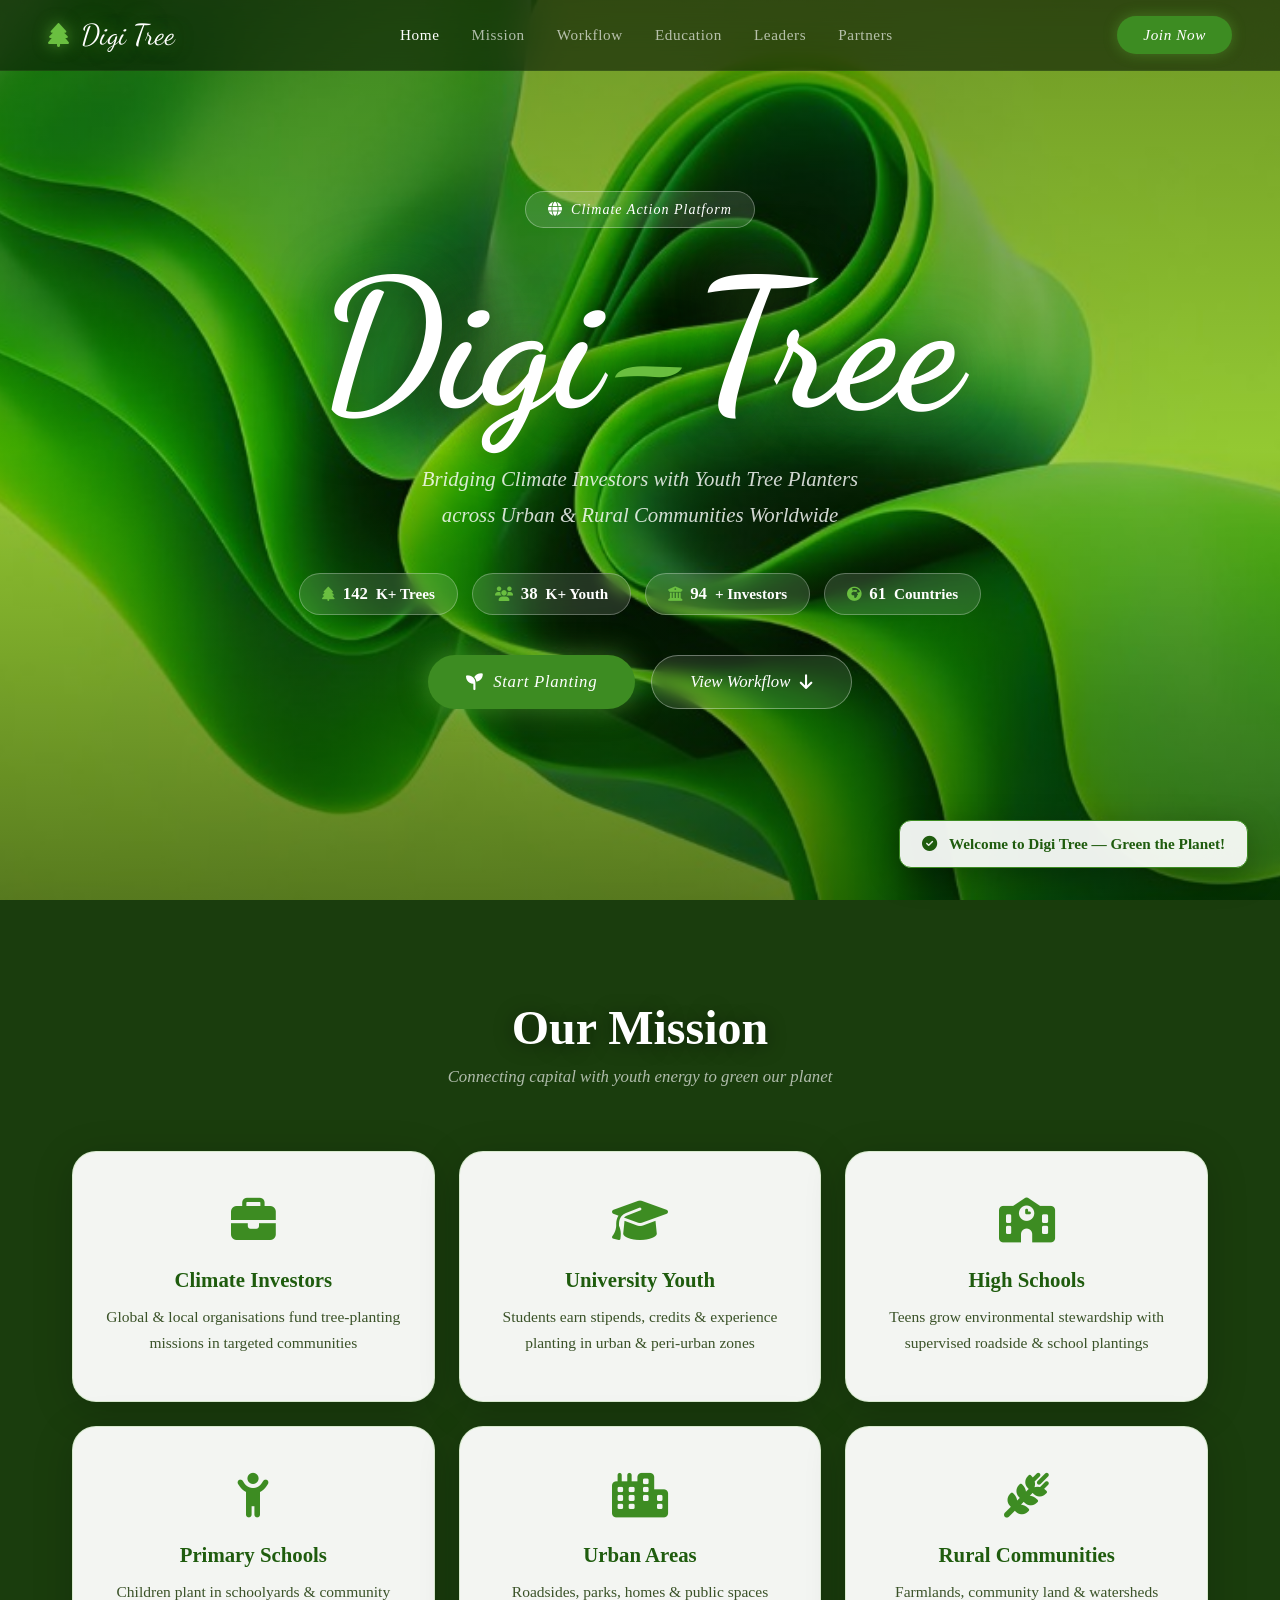
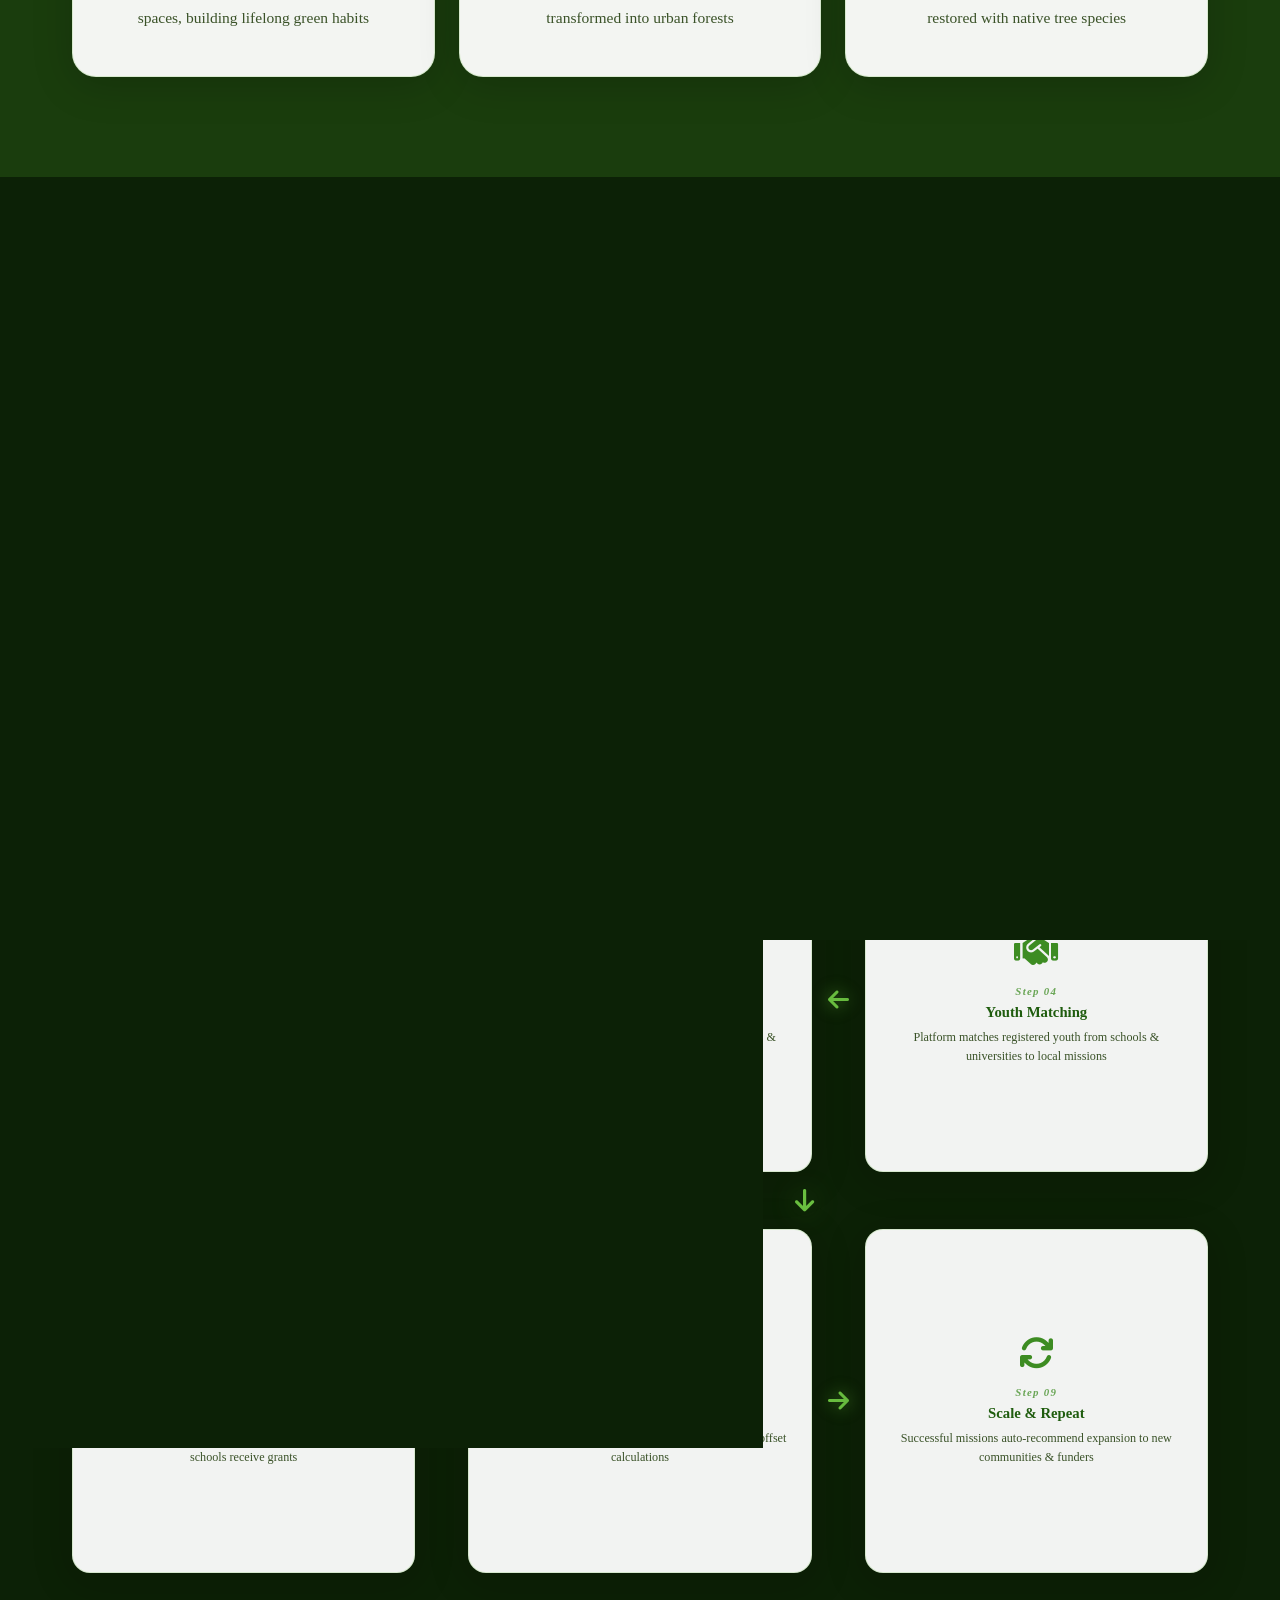
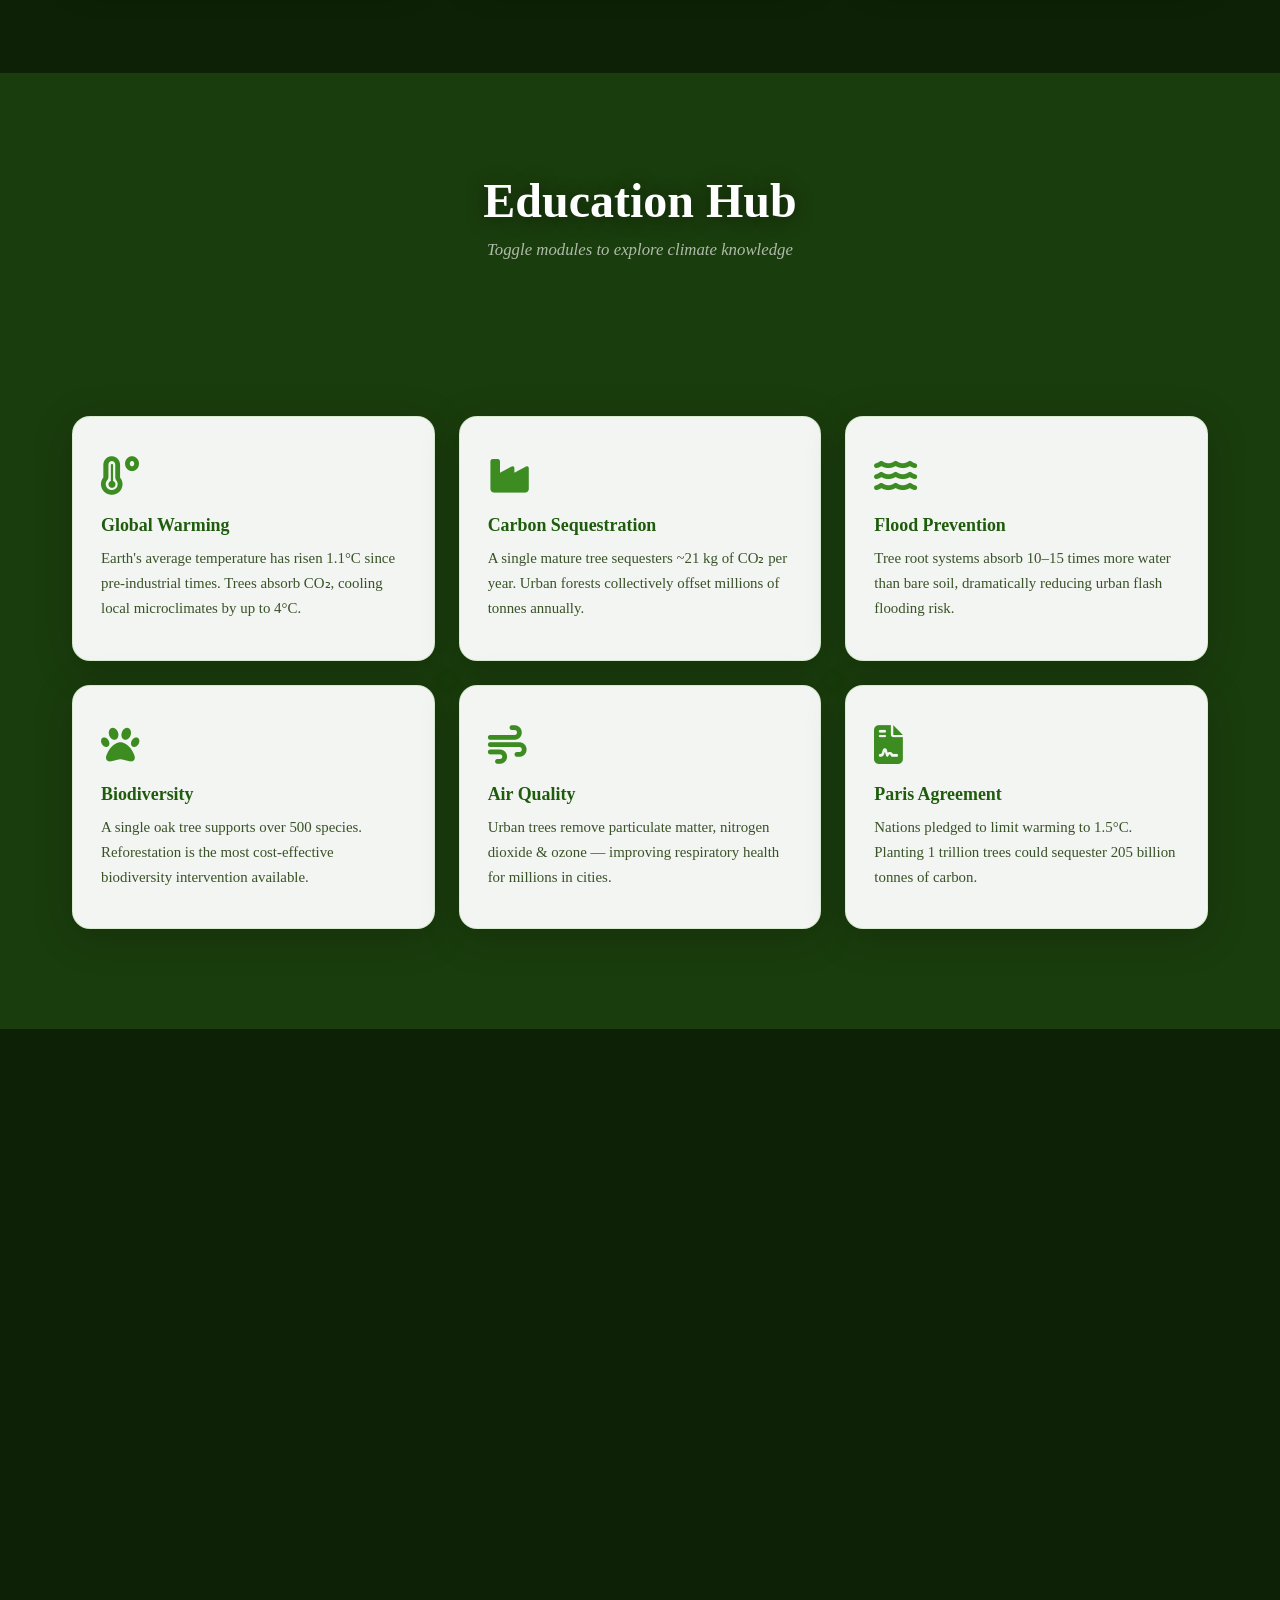
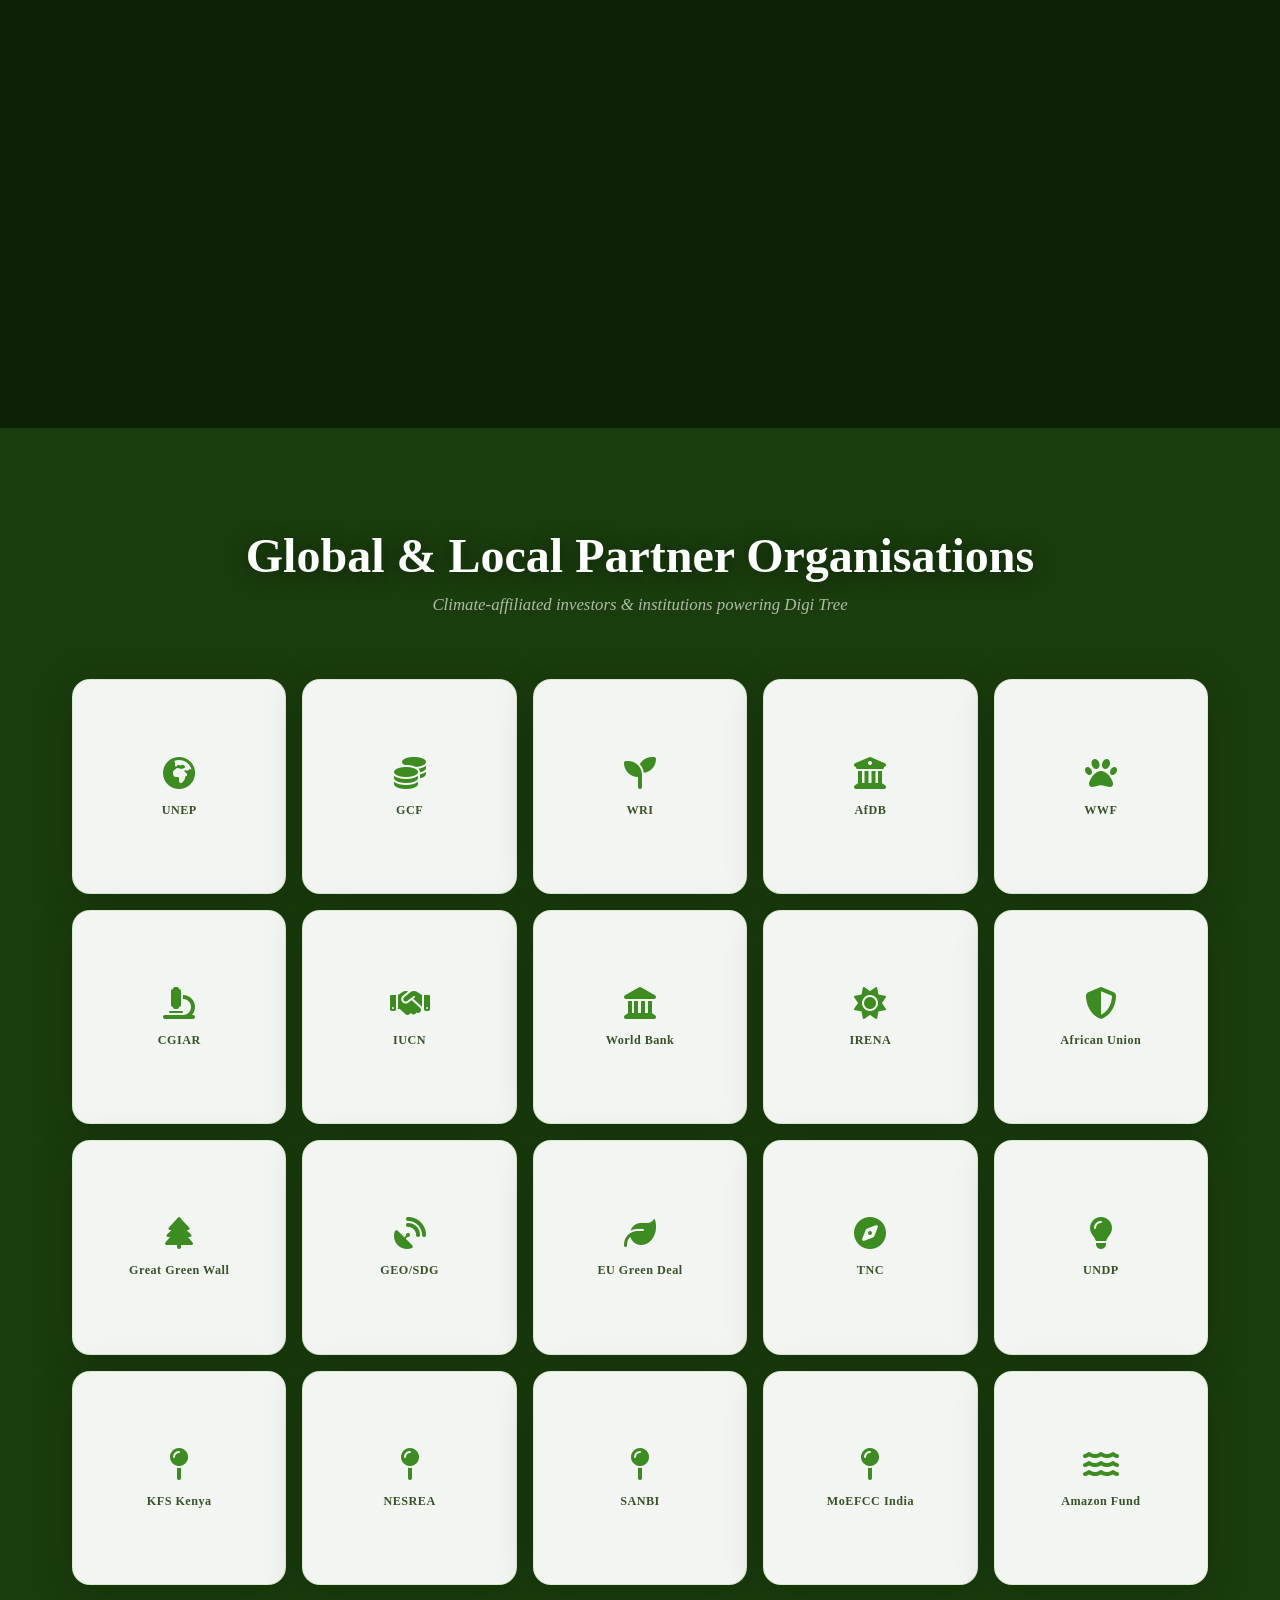
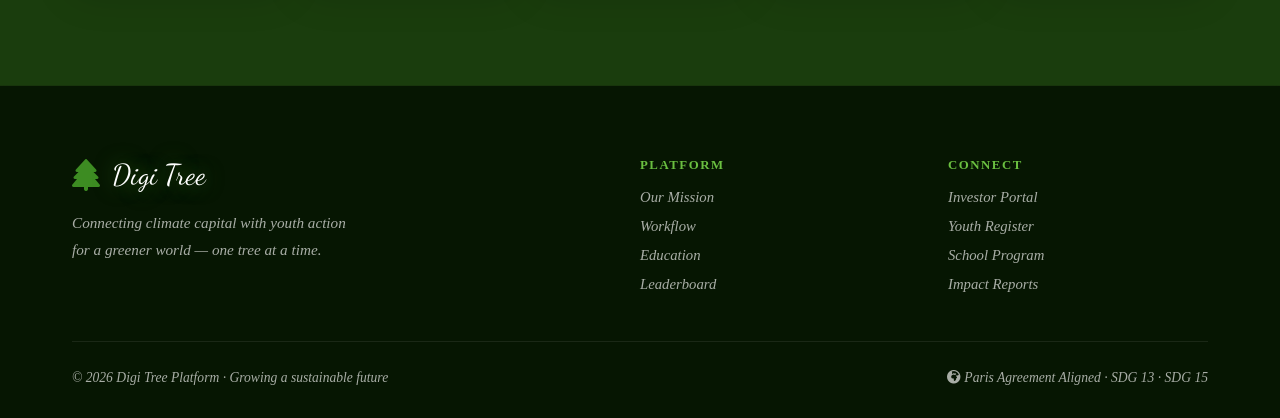
==== digi-tree/index.html @ 044137e6 "Add files via upload" ====
<!DOCTYPE html>
<html lang="en">
<head>
  <meta charset="UTF-8" />
  <meta name="viewport" content="width=device-width, initial-scale=1.0" />
  <title>Digi Tree — Climate Investors &amp; Youth Planters</title>
  <meta name="description" content="Digi Tree connects climate-affiliated investors with unemployed youth in universities, high schools and primary schools to plant trees across urban and rural communities." />
  <link rel="preconnect" href="https://fonts.googleapis.com" />
  <link rel="preconnect" href="https://fonts.gstatic.com" crossorigin />
  <link href="https://fonts.googleapis.com/css2?family=Dancing+Script:wght@700&display=swap" rel="stylesheet" />
  <!-- Font Awesome 6 — realistic vector icons -->
  <link rel="stylesheet" href="https://cdnjs.cloudflare.com/ajax/libs/font-awesome/6.5.1/css/all.min.css" crossorigin="anonymous" />
  <link rel="stylesheet" href="style.css" />
</head>
<body>

  <!-- ──────────── TOAST CONTAINER ──────────── -->
  <div id="toast-container" aria-live="polite"></div>

  <!-- ──────────── NAV ──────────── -->
  <nav id="navbar">
    <div class="nav-logo">
      <i class="fa-solid fa-tree nav-tree-icon"></i>
      <span class="logo-text">Digi Tree</span>
    </div>
    <ul class="nav-links">
      <li><a href="#hero">Home</a></li>
      <li><a href="#mission">Mission</a></li>
      <li><a href="#workflow">Workflow</a></li>
      <li><a href="#education">Education</a></li>
      <li><a href="#leaderboard">Leaders</a></li>
      <li><a href="#organisations">Partners</a></li>
    </ul>
    <button class="nav-cta" id="nav-join-btn" onclick="showToast('Welcome! Joining Digi Tree…', 'success')">Join Now</button>
  </nav>

  <!-- ──────────── HERO ──────────── -->
  <section id="hero">
    <div class="hero-overlay"></div>
    <div class="hero-content reveal">
      <div class="hero-badge"><i class="fa-solid fa-globe"></i> Climate Action Platform</div>
      <h1 class="hero-title calligraphy">Digi<span class="accent">-</span>Tree</h1>
      <p class="hero-sub">Bridging Climate Investors with Youth Tree Planters<br/>across Urban &amp; Rural Communities Worldwide</p>
      <div class="hero-stats">
        <div class="stat-pill"><i class="fa-solid fa-tree"></i> <span class="stat-num" data-target="142">0</span>K+ Trees</div>
        <div class="stat-pill"><i class="fa-solid fa-users"></i> <span class="stat-num" data-target="38">0</span>K+ Youth</div>
        <div class="stat-pill"><i class="fa-solid fa-building-columns"></i> <span class="stat-num" data-target="94">0</span>+ Investors</div>
        <div class="stat-pill"><i class="fa-solid fa-earth-africa"></i> <span class="stat-num" data-target="61">0</span> Countries</div>
      </div>
      <div class="hero-actions">
        <button class="btn-primary" onclick="showToast('Starting your planting journey!', 'success')">
          <i class="fa-solid fa-seedling"></i> Start Planting
        </button>
        <button class="btn-ghost" onclick="document.getElementById('workflow').scrollIntoView({behavior:'smooth'})">
          View Workflow <i class="fa-solid fa-arrow-down"></i>
        </button>
      </div>
    </div>
  </section>

  <!-- ──────────── MISSION ──────────── -->
  <section id="mission" class="section">
    <div class="container">
      <div class="section-header reveal">
        <h2 class="section-title">Our Mission</h2>
        <p class="section-sub">Connecting capital with youth energy to green our planet</p>
      </div>
      <div class="mission-grid">
        <div class="mission-card reveal" data-delay="0">
          <div class="card-icon"><i class="fa-solid fa-briefcase"></i></div>
          <h3>Climate Investors</h3>
          <p>Global &amp; local organisations fund tree-planting missions in targeted communities</p>
        </div>
        <div class="mission-card reveal" data-delay="100">
          <div class="card-icon"><i class="fa-solid fa-graduation-cap"></i></div>
          <h3>University Youth</h3>
          <p>Students earn stipends, credits &amp; experience planting in urban &amp; peri-urban zones</p>
        </div>
        <div class="mission-card reveal" data-delay="200">
          <div class="card-icon"><i class="fa-solid fa-school"></i></div>
          <h3>High Schools</h3>
          <p>Teens grow environmental stewardship with supervised roadside &amp; school plantings</p>
        </div>
        <div class="mission-card reveal" data-delay="300">
          <div class="card-icon"><i class="fa-solid fa-child-reaching"></i></div>
          <h3>Primary Schools</h3>
          <p>Children plant in schoolyards &amp; community spaces, building lifelong green habits</p>
        </div>
        <div class="mission-card reveal" data-delay="400">
          <div class="card-icon"><i class="fa-solid fa-city"></i></div>
          <h3>Urban Areas</h3>
          <p>Roadsides, parks, homes &amp; public spaces transformed into urban forests</p>
        </div>
        <div class="mission-card reveal" data-delay="500">
          <div class="card-icon"><i class="fa-solid fa-wheat-awn"></i></div>
          <h3>Rural Communities</h3>
          <p>Farmlands, community land &amp; watersheds restored with native tree species</p>
        </div>
      </div>
    </div>
  </section>

  <!-- ──────────── WORKFLOW ──────────── -->
  <section id="workflow" class="section dark-section">
    <div class="container">
      <div class="section-header reveal">
        <h2 class="section-title light">Full Workplan &amp; Workflow</h2>
        <p class="section-sub light">How Digi Tree connects every stakeholder</p>
      </div>
      <div class="workflow-grid">

        <!-- Row 1 -->
        <div class="wf-card reveal" data-delay="0">
          <div class="wf-icon"><i class="fa-solid fa-building-columns"></i></div>
          <div class="wf-step">Step 01</div>
          <h4>Investor Onboarding</h4>
          <p>Organisations register, verify &amp; fund climate missions via secure dashboard</p>
        </div>
        <div class="wf-arrow reveal" data-delay="50"><i class="fa-solid fa-arrow-right"></i></div>
        <div class="wf-card reveal" data-delay="100">
          <div class="wf-icon"><i class="fa-solid fa-map-location-dot"></i></div>
          <div class="wf-step">Step 02</div>
          <h4>Site Mapping</h4>
          <p>AI-assisted GIS mapping identifies optimal planting locations in target communities</p>
        </div>
        <div class="wf-arrow reveal" data-delay="150"><i class="fa-solid fa-arrow-right"></i></div>
        <div class="wf-card reveal" data-delay="200">
          <div class="wf-icon"><i class="fa-solid fa-clipboard-list"></i></div>
          <div class="wf-step">Step 03</div>
          <h4>Mission Creation</h4>
          <p>Structured planting missions with species, timeline, budget &amp; impact targets</p>
        </div>

        <!-- Connector down -->
        <div class="wf-col-span wf-down-arrow reveal" data-delay="250">
          <i class="fa-solid fa-arrow-down"></i>
        </div>

        <!-- Row 2 -->
        <div class="wf-card reveal" data-delay="600">
          <div class="wf-icon"><i class="fa-solid fa-circle-check"></i></div>
          <div class="wf-step">Step 06</div>
          <h4>Impact Verification</h4>
          <p>Geotagged photos &amp; satellite confirm plantings; data feeds investor dashboards</p>
        </div>
        <div class="wf-arrow wf-arrow-left reveal" data-delay="550"><i class="fa-solid fa-arrow-left"></i></div>
        <div class="wf-card reveal" data-delay="500">
          <div class="wf-icon"><i class="fa-solid fa-seedling"></i></div>
          <div class="wf-step">Step 05</div>
          <h4>Tree Planting</h4>
          <p>Youth execute missions — roadsides, schools, homes &amp; community green spaces</p>
        </div>
        <div class="wf-arrow wf-arrow-left reveal" data-delay="450"><i class="fa-solid fa-arrow-left"></i></div>
        <div class="wf-card reveal" data-delay="400">
          <div class="wf-icon"><i class="fa-solid fa-handshake"></i></div>
          <div class="wf-step">Step 04</div>
          <h4>Youth Matching</h4>
          <p>Platform matches registered youth from schools &amp; universities to local missions</p>
        </div>

        <!-- Connector down -->
        <div class="wf-col-span wf-down-arrow reveal" data-delay="650">
          <i class="fa-solid fa-arrow-down"></i>
        </div>

        <!-- Row 3 -->
        <div class="wf-card reveal" data-delay="700">
          <div class="wf-icon"><i class="fa-solid fa-coins"></i></div>
          <div class="wf-step">Step 07</div>
          <h4>Reward Distribution</h4>
          <p>Youth earn stipends, certificates &amp; leaderboard points; schools receive grants</p>
        </div>
        <div class="wf-arrow reveal" data-delay="750"><i class="fa-solid fa-arrow-right"></i></div>
        <div class="wf-card reveal" data-delay="800">
          <div class="wf-icon"><i class="fa-solid fa-chart-bar"></i></div>
          <div class="wf-step">Step 08</div>
          <h4>Reporting</h4>
          <p>Investors receive full ESG impact reports with carbon offset calculations</p>
        </div>
        <div class="wf-arrow reveal" data-delay="850"><i class="fa-solid fa-arrow-right"></i></div>
        <div class="wf-card reveal" data-delay="900">
          <div class="wf-icon"><i class="fa-solid fa-arrows-rotate"></i></div>
          <div class="wf-step">Step 09</div>
          <h4>Scale &amp; Repeat</h4>
          <p>Successful missions auto-recommend expansion to new communities &amp; funders</p>
        </div>

      </div>
    </div>
  </section>

  <!-- ──────────── EDUCATION TOGGLE ──────────── -->
  <section id="education" class="section">
    <div class="container">
      <div class="section-header reveal">
        <h2 class="section-title">Education Hub</h2>
        <p class="section-sub">Toggle modules to explore climate knowledge</p>
      </div>
      <div class="edu-toggles reveal">
        <button class="toggle-btn active" id="toggle-climate" onclick="showEduTab('climate', this)">
          <i class="fa-solid fa-earth-americas"></i> Climate
        </button>
        <button class="toggle-btn" id="toggle-weather" onclick="showEduTab('weather', this)">
          <i class="fa-solid fa-cloud-sun"></i> Weather
        </button>
        <button class="toggle-btn" id="toggle-species" onclick="showEduTab('species', this)">
          <i class="fa-solid fa-tree"></i> Tree Species
        </button>
      </div>

      <!-- Climate Tab -->
      <div id="edu-climate" class="edu-panel active reveal">
        <div class="edu-grid">
          <div class="edu-card">
            <div class="edu-icon"><i class="fa-solid fa-temperature-high"></i></div>
            <h4>Global Warming</h4>
            <p>Earth's average temperature has risen 1.1°C since pre-industrial times. Trees absorb CO₂, cooling local microclimates by up to 4°C.</p>
          </div>
          <div class="edu-card">
            <div class="edu-icon"><i class="fa-solid fa-industry"></i></div>
            <h4>Carbon Sequestration</h4>
            <p>A single mature tree sequesters ~21 kg of CO₂ per year. Urban forests collectively offset millions of tonnes annually.</p>
          </div>
          <div class="edu-card">
            <div class="edu-icon"><i class="fa-solid fa-water"></i></div>
            <h4>Flood Prevention</h4>
            <p>Tree root systems absorb 10–15 times more water than bare soil, dramatically reducing urban flash flooding risk.</p>
          </div>
          <div class="edu-card">
            <div class="edu-icon"><i class="fa-solid fa-paw"></i></div>
            <h4>Biodiversity</h4>
            <p>A single oak tree supports over 500 species. Reforestation is the most cost-effective biodiversity intervention available.</p>
          </div>
          <div class="edu-card">
            <div class="edu-icon"><i class="fa-solid fa-wind"></i></div>
            <h4>Air Quality</h4>
            <p>Urban trees remove particulate matter, nitrogen dioxide &amp; ozone — improving respiratory health for millions in cities.</p>
          </div>
          <div class="edu-card">
            <div class="edu-icon"><i class="fa-solid fa-file-contract"></i></div>
            <h4>Paris Agreement</h4>
            <p>Nations pledged to limit warming to 1.5°C. Planting 1 trillion trees could sequester 205 billion tonnes of carbon.</p>
          </div>
        </div>
      </div>

      <!-- Weather Tab -->
      <div id="edu-weather" class="edu-panel reveal" style="display:none">
        <div class="edu-grid">
          <div class="edu-card">
            <div class="edu-icon"><i class="fa-solid fa-cloud-rain"></i></div>
            <h4>Rainfall Patterns</h4>
            <p>Forests generate up to 50% of their own rainfall through transpiration. Deforestation disrupts regional precipitation cycles.</p>
          </div>
          <div class="edu-card">
            <div class="edu-icon"><i class="fa-solid fa-wind"></i></div>
            <h4>Wind Breaks</h4>
            <p>Tree rows reduce wind speed by 50–70% and protect crops, soils &amp; buildings from erosive wind damage.</p>
          </div>
          <div class="edu-card">
            <div class="edu-icon"><i class="fa-solid fa-snowflake"></i></div>
            <h4>Frost Protection</h4>
            <p>Shelterbelts create microclimates 2–5°C warmer at night, protecting crops from damaging late frosts.</p>
          </div>
          <div class="edu-card">
            <div class="edu-icon"><i class="fa-solid fa-sun-plant-wilt"></i></div>
            <h4>Drought Resilience</h4>
            <p>Deep-rooted trees access groundwater and release moisture, moderating heat waves &amp; extending growing seasons.</p>
          </div>
          <div class="edu-card">
            <div class="edu-icon"><i class="fa-solid fa-bolt-lightning"></i></div>
            <h4>Storm Buffering</h4>
            <p>Coastal mangroves reduce storm surge height by up to 66%, protecting millions of coastal residents.</p>
          </div>
          <div class="edu-card">
            <div class="edu-icon"><i class="fa-solid fa-city"></i></div>
            <h4>Urban Heat Islands</h4>
            <p>Cities with 30%+ tree canopy cover record temperatures 3–5°C lower than comparable treeless urban areas.</p>
          </div>
        </div>
      </div>

      <!-- Species Tab -->
      <div id="edu-species" class="edu-panel reveal" style="display:none">
        <div class="edu-grid">
          <div class="edu-card">
            <div class="edu-icon"><i class="fa-solid fa-tree"></i></div>
            <h4>Acacia (Africa)</h4>
            <p>Fast-growing, drought-resistant nitrogen fixer ideal for dryland restoration. Supports savanna ecosystems across Sub-Saharan Africa.</p>
          </div>
          <div class="edu-card">
            <div class="edu-icon"><i class="fa-solid fa-leaf"></i></div>
            <h4>Moringa</h4>
            <p>The "miracle tree" — every part is edible or medicinal. Grows in tropical/subtropical zones &amp; purifies water naturally.</p>
          </div>
          <div class="edu-card">
            <div class="edu-icon"><i class="fa-solid fa-spa"></i></div>
            <h4>Bamboo</h4>
            <p>Fastest-growing plant on Earth. Sequesters CO₂ at 35× the rate of equivalent timber, while preventing soil erosion.</p>
          </div>
          <div class="edu-card">
            <div class="edu-icon"><i class="fa-solid fa-plant-wilt"></i></div>
            <h4>Neem (Asia/Africa)</h4>
            <p>Hardy roadside tree with natural pesticide properties. Provides dense shade &amp; thrives in urban pollution environments.</p>
          </div>
          <div class="edu-card">
            <div class="edu-icon"><i class="fa-solid fa-seedling"></i></div>
            <h4>Oak (Temperate)</h4>
            <p>Keystone species supporting 500+ invertebrate species. Long-lived carbon store with edible nuts for wildlife &amp; humans.</p>
          </div>
          <div class="edu-card">
            <div class="edu-icon"><i class="fa-solid fa-clover"></i></div>
            <h4>Jacaranda (Urban)</h4>
            <p>Iconic purple-flowering shade tree perfect for city streets, schools &amp; parks across tropical &amp; subtropical climates.</p>
          </div>
        </div>
      </div>
    </div>
  </section>

  <!-- ──────────── LEADERBOARD ──────────── -->
  <section id="leaderboard" class="section dark-section">
    <div class="container">
      <div class="section-header reveal">
        <h2 class="section-title light"><i class="fa-solid fa-trophy"></i> Leaderboard</h2>
        <p class="section-sub light">Top tree planters in the Digi Tree community</p>
      </div>
      <div class="lb-toggles reveal">
        <button class="toggle-btn active" id="lb-youth-btn" onclick="showLbTab('youth', this)">
          <i class="fa-solid fa-seedling"></i> Youth Planters
        </button>
        <button class="toggle-btn" id="lb-schools-btn" onclick="showLbTab('schools', this)">
          <i class="fa-solid fa-school"></i> Schools
        </button>
        <button class="toggle-btn" id="lb-investors-btn" onclick="showLbTab('investors', this)">
          <i class="fa-solid fa-briefcase"></i> Investors
        </button>
      </div>

      <!-- Youth Leaderboard -->
      <div id="lb-youth" class="lb-panel active">
        <div class="lb-list">
          <div class="lb-card reveal" data-delay="0">
            <div class="lb-rank gold">1</div>
            <div class="lb-avatar" style="background:linear-gradient(135deg,#f6d365,#fda085)">AM</div>
            <div class="lb-info">
              <div class="lb-name">Amara Mensah</div>
              <div class="lb-detail"><i class="fa-solid fa-location-dot"></i> University of Ghana · Accra</div>
              <div class="lb-bar"><div class="lb-fill" style="width:98%"></div></div>
            </div>
            <div class="lb-score">
              <div class="lb-trees">2,847</div>
              <div class="lb-label">trees planted</div>
            </div>
            <div class="lb-badge"><i class="fa-solid fa-medal" style="color:#FFD700"></i></div>
          </div>
          <div class="lb-card reveal" data-delay="100">
            <div class="lb-rank silver">2</div>
            <div class="lb-avatar" style="background:linear-gradient(135deg,#89f7fe,#66a6ff)">KN</div>
            <div class="lb-info">
              <div class="lb-name">Kavya Nair</div>
              <div class="lb-detail"><i class="fa-solid fa-location-dot"></i> IIT Bombay · Mumbai</div>
              <div class="lb-bar"><div class="lb-fill" style="width:84%"></div></div>
            </div>
            <div class="lb-score">
              <div class="lb-trees">2,391</div>
              <div class="lb-label">trees planted</div>
            </div>
            <div class="lb-badge"><i class="fa-solid fa-medal" style="color:#C0C0C0"></i></div>
          </div>
          <div class="lb-card reveal" data-delay="200">
            <div class="lb-rank bronze">3</div>
            <div class="lb-avatar" style="background:linear-gradient(135deg,#a18cd1,#fbc2eb)">LO</div>
            <div class="lb-info">
              <div class="lb-name">Luca Oliveira</div>
              <div class="lb-detail"><i class="fa-solid fa-location-dot"></i> USP · São Paulo</div>
              <div class="lb-bar"><div class="lb-fill" style="width:76%"></div></div>
            </div>
            <div class="lb-score">
              <div class="lb-trees">2,164</div>
              <div class="lb-label">trees planted</div>
            </div>
            <div class="lb-badge"><i class="fa-solid fa-medal" style="color:#CD7F32"></i></div>
          </div>
          <div class="lb-card reveal" data-delay="300">
            <div class="lb-rank">4</div>
            <div class="lb-avatar" style="background:linear-gradient(135deg,#f093fb,#f5576c)">NW</div>
            <div class="lb-info">
              <div class="lb-name">Ngozi Wanjiku</div>
              <div class="lb-detail"><i class="fa-solid fa-location-dot"></i> UoN · Nairobi, Kenya</div>
              <div class="lb-bar"><div class="lb-fill" style="width:68%"></div></div>
            </div>
            <div class="lb-score">
              <div class="lb-trees">1,932</div>
              <div class="lb-label">trees planted</div>
            </div>
            <div class="lb-badge"><i class="fa-solid fa-star" style="color:#52c41a"></i></div>
          </div>
          <div class="lb-card reveal" data-delay="400">
            <div class="lb-rank">5</div>
            <div class="lb-avatar" style="background:linear-gradient(135deg,#43e97b,#38f9d7)">JK</div>
            <div class="lb-info">
              <div class="lb-name">Jin-ho Kim</div>
              <div class="lb-detail"><i class="fa-solid fa-location-dot"></i> Seoul National Univ · Seoul</div>
              <div class="lb-bar"><div class="lb-fill" style="width:61%"></div></div>
            </div>
            <div class="lb-score">
              <div class="lb-trees">1,728</div>
              <div class="lb-label">trees planted</div>
            </div>
            <div class="lb-badge"><i class="fa-solid fa-star" style="color:#52c41a"></i></div>
          </div>
        </div>
      </div>

      <!-- Schools Leaderboard -->
      <div id="lb-schools" class="lb-panel" style="display:none">
        <div class="lb-list">
          <div class="lb-card reveal" data-delay="0">
            <div class="lb-rank gold">1</div>
            <div class="lb-avatar" style="background:linear-gradient(135deg,#f6d365,#fda085)">GH</div>
            <div class="lb-info">
              <div class="lb-name">Green Hills High School</div>
              <div class="lb-detail"><i class="fa-solid fa-location-dot"></i> Nairobi, Kenya · 420 students</div>
              <div class="lb-bar"><div class="lb-fill" style="width:95%"></div></div>
            </div>
            <div class="lb-score">
              <div class="lb-trees">12,400</div>
              <div class="lb-label">trees planted</div>
            </div>
            <div class="lb-badge"><i class="fa-solid fa-medal" style="color:#FFD700"></i></div>
          </div>
          <div class="lb-card reveal" data-delay="100">
            <div class="lb-rank silver">2</div>
            <div class="lb-avatar" style="background:linear-gradient(135deg,#89f7fe,#66a6ff)">SP</div>
            <div class="lb-info">
              <div class="lb-name">St. Patrick's Primary</div>
              <div class="lb-detail"><i class="fa-solid fa-location-dot"></i> Lagos, Nigeria · 680 students</div>
              <div class="lb-bar"><div class="lb-fill" style="width:80%"></div></div>
            </div>
            <div class="lb-score">
              <div class="lb-trees">9,870</div>
              <div class="lb-label">trees planted</div>
            </div>
            <div class="lb-badge"><i class="fa-solid fa-medal" style="color:#C0C0C0"></i></div>
          </div>
          <div class="lb-card reveal" data-delay="200">
            <div class="lb-rank bronze">3</div>
            <div class="lb-avatar" style="background:linear-gradient(135deg,#a18cd1,#fbc2eb)">EC</div>
            <div class="lb-info">
              <div class="lb-name">Eco Champions College</div>
              <div class="lb-detail"><i class="fa-solid fa-location-dot"></i> Cape Town, S. Africa · 310 students</div>
              <div class="lb-bar"><div class="lb-fill" style="width:72%"></div></div>
            </div>
            <div class="lb-score">
              <div class="lb-trees">8,230</div>
              <div class="lb-label">trees planted</div>
            </div>
            <div class="lb-badge"><i class="fa-solid fa-medal" style="color:#CD7F32"></i></div>
          </div>
        </div>
      </div>

      <!-- Investors Leaderboard -->
      <div id="lb-investors" class="lb-panel" style="display:none">
        <div class="lb-list">
          <div class="lb-card reveal" data-delay="0">
            <div class="lb-rank gold">1</div>
            <div class="lb-avatar" style="background:linear-gradient(135deg,#f6d365,#fda085)">UN</div>
            <div class="lb-info">
              <div class="lb-name">UNEP Green Fund</div>
              <div class="lb-detail"><i class="fa-solid fa-globe"></i> United Nations · Global</div>
              <div class="lb-bar"><div class="lb-fill" style="width:100%"></div></div>
            </div>
            <div class="lb-score">
              <div class="lb-trees">$2.4M</div>
              <div class="lb-label">invested</div>
            </div>
            <div class="lb-badge"><i class="fa-solid fa-medal" style="color:#FFD700"></i></div>
          </div>
          <div class="lb-card reveal" data-delay="100">
            <div class="lb-rank silver">2</div>
            <div class="lb-avatar" style="background:linear-gradient(135deg,#89f7fe,#66a6ff)">AF</div>
            <div class="lb-info">
              <div class="lb-name">African Dev. Bank</div>
              <div class="lb-detail"><i class="fa-solid fa-globe"></i> AfDB · Pan-African</div>
              <div class="lb-bar"><div class="lb-fill" style="width:82%"></div></div>
            </div>
            <div class="lb-score">
              <div class="lb-trees">$1.9M</div>
              <div class="lb-label">invested</div>
            </div>
            <div class="lb-badge"><i class="fa-solid fa-medal" style="color:#C0C0C0"></i></div>
          </div>
          <div class="lb-card reveal" data-delay="200">
            <div class="lb-rank bronze">3</div>
            <div class="lb-avatar" style="background:linear-gradient(135deg,#a18cd1,#fbc2eb)">GF</div>
            <div class="lb-info">
              <div class="lb-name">Green Climate Fund</div>
              <div class="lb-detail"><i class="fa-solid fa-globe"></i> GCF · UNFCCC</div>
              <div class="lb-bar"><div class="lb-fill" style="width:74%"></div></div>
            </div>
            <div class="lb-score">
              <div class="lb-trees">$1.7M</div>
              <div class="lb-label">invested</div>
            </div>
            <div class="lb-badge"><i class="fa-solid fa-medal" style="color:#CD7F32"></i></div>
          </div>
        </div>
      </div>
    </div>
  </section>

  <!-- ──────────── ORGANISATIONS ──────────── -->
  <section id="organisations" class="section">
    <div class="container">
      <div class="section-header reveal">
        <h2 class="section-title">Global &amp; Local Partner Organisations</h2>
        <p class="section-sub">Climate-affiliated investors &amp; institutions powering Digi Tree</p>
      </div>
      <div class="org-grid reveal">
        <div class="org-card" onclick="showToast('UNEP — United Nations Environment Programme', 'info')">
          <div class="org-icon"><i class="fa-solid fa-earth-africa"></i></div><span>UNEP</span>
        </div>
        <div class="org-card" onclick="showToast('Green Climate Fund (GCF)', 'info')">
          <div class="org-icon"><i class="fa-solid fa-coins"></i></div><span>GCF</span>
        </div>
        <div class="org-card" onclick="showToast('World Resources Institute', 'info')">
          <div class="org-icon"><i class="fa-solid fa-seedling"></i></div><span>WRI</span>
        </div>
        <div class="org-card" onclick="showToast('African Development Bank', 'info')">
          <div class="org-icon"><i class="fa-solid fa-building-columns"></i></div><span>AfDB</span>
        </div>
        <div class="org-card" onclick="showToast('World Wildlife Fund', 'info')">
          <div class="org-icon"><i class="fa-solid fa-paw"></i></div><span>WWF</span>
        </div>
        <div class="org-card" onclick="showToast('CGIAR Research Centers', 'info')">
          <div class="org-icon"><i class="fa-solid fa-microscope"></i></div><span>CGIAR</span>
        </div>
        <div class="org-card" onclick="showToast('IUCN Global', 'info')">
          <div class="org-icon"><i class="fa-solid fa-handshake"></i></div><span>IUCN</span>
        </div>
        <div class="org-card" onclick="showToast('World Bank Climate Finance', 'info')">
          <div class="org-icon"><i class="fa-solid fa-landmark"></i></div><span>World Bank</span>
        </div>
        <div class="org-card" onclick="showToast('IRENA Renewables', 'info')">
          <div class="org-icon"><i class="fa-solid fa-sun"></i></div><span>IRENA</span>
        </div>
        <div class="org-card" onclick="showToast('African Union Commission', 'info')">
          <div class="org-icon"><i class="fa-solid fa-shield-halved"></i></div><span>African Union</span>
        </div>
        <div class="org-card" onclick="showToast('Great Green Wall Initiative', 'info')">
          <div class="org-icon"><i class="fa-solid fa-tree"></i></div><span>Great Green Wall</span>
        </div>
        <div class="org-card" onclick="showToast('Earth Observation for SDGs', 'info')">
          <div class="org-icon"><i class="fa-solid fa-satellite-dish"></i></div><span>GEO/SDG</span>
        </div>
        <div class="org-card" onclick="showToast('EU Green Deal Fund', 'info')">
          <div class="org-icon"><i class="fa-solid fa-leaf"></i></div><span>EU Green Deal</span>
        </div>
        <div class="org-card" onclick="showToast('The Nature Conservancy', 'info')">
          <div class="org-icon"><i class="fa-solid fa-compass"></i></div><span>TNC</span>
        </div>
        <div class="org-card" onclick="showToast('UNDP SDG Finance', 'info')">
          <div class="org-icon"><i class="fa-solid fa-lightbulb"></i></div><span>UNDP</span>
        </div>
        <div class="org-card" onclick="showToast('Kenya Forestry Service', 'info')">
          <div class="org-icon"><i class="fa-solid fa-map-pin"></i></div><span>KFS Kenya</span>
        </div>
        <div class="org-card" onclick="showToast('NESREA Nigeria', 'info')">
          <div class="org-icon"><i class="fa-solid fa-map-pin"></i></div><span>NESREA</span>
        </div>
        <div class="org-card" onclick="showToast('SANBI South Africa', 'info')">
          <div class="org-icon"><i class="fa-solid fa-map-pin"></i></div><span>SANBI</span>
        </div>
        <div class="org-card" onclick="showToast('MoEFCC India', 'info')">
          <div class="org-icon"><i class="fa-solid fa-map-pin"></i></div><span>MoEFCC India</span>
        </div>
        <div class="org-card" onclick="showToast('Amazon Fund Brazil', 'info')">
          <div class="org-icon"><i class="fa-solid fa-water"></i></div><span>Amazon Fund</span>
        </div>
      </div>
    </div>
  </section>

  <!-- ──────────── FOOTER ──────────── -->
  <footer class="footer">
    <div class="container">
      <div class="footer-content">
        <div class="footer-brand">
          <div class="footer-logo-row">
            <i class="fa-solid fa-tree" style="font-size:2rem; color:var(--green-2)"></i>
            <span class="logo-text" style="font-size:1.8rem">Digi Tree</span>
          </div>
          <p>Connecting climate capital with youth action<br/>for a greener world — one tree at a time.</p>
        </div>
        <div class="footer-links">
          <h5>Platform</h5>
          <a href="#mission">Our Mission</a>
          <a href="#workflow">Workflow</a>
          <a href="#education">Education</a>
          <a href="#leaderboard">Leaderboard</a>
        </div>
        <div class="footer-links">
          <h5>Connect</h5>
          <a href="#" onclick="showToast('investors@digi-tree.org', 'info')">Investor Portal</a>
          <a href="#" onclick="showToast('youth@digi-tree.org', 'info')">Youth Register</a>
          <a href="#" onclick="showToast('schools@digi-tree.org', 'info')">School Program</a>
          <a href="#" onclick="showToast('reports@digi-tree.org', 'info')">Impact Reports</a>
        </div>
      </div>
      <div class="footer-bottom">
        <p>© 2026 Digi Tree Platform · Growing a sustainable future</p>
        <p><i class="fa-solid fa-earth-africa"></i> Paris Agreement Aligned · SDG 13 · SDG 15</p>
      </div>
    </div>
  </footer>

  <script src="app.js"></script>
</body>
</html>
---- digi-tree/style.css ----
/* ============================================================
   DIGI TREE — style.css  (v2)
   White cards · Fixed BG image · Times New Roman body · FA icons
   ============================================================ */

@import url('https://fonts.googleapis.com/css2?family=Dancing+Script:wght@700&display=swap');

/* ── Design Tokens ─────────────────────────────────────────── */
:root {
  --green-1:    #6abf40;
  --green-2:    #3d8c22;
  --green-3:    #1f5c0e;
  --green-dark: #0d1f07;
  --white-card: rgba(255, 255, 255, 0.95);
  --card-border: rgba(255, 255, 255, 0.6);
  --text-dark:   #1a2a10;
  --text-mid:    #3a5228;
  --text-light:  rgba(255, 255, 255, 0.92);
  --text-muted-light: rgba(255, 255, 255, 0.65);
  --text-muted-dark:  #5a7040;
  --glow:    0 0 28px rgba(107, 191, 64, 0.5);
  --glow-sm: 0 0 14px rgba(107, 191, 64, 0.35);
  --shadow:  0 8px 40px rgba(0, 0, 0, 0.18);
  --radius-sm: 12px;
  --radius-md: 18px;
  --radius-lg: 24px;
  --transition: all 0.35s cubic-bezier(0.4, 0, 0.2, 1);
}

/* ── Reset ─────────────────────────────────────────────────── */
*, *::before, *::after { box-sizing: border-box; margin: 0; padding: 0; }
html { scroll-behavior: smooth; }

/* ── Body — fixed background image that never moves ─────────── */
body {
  font-family: 'Times New Roman', Times, serif;
  background-image: url('assets/bg.jpg');
  background-attachment: fixed;
  background-size: cover;
  background-position: center center;
  background-repeat: no-repeat;
  background-color: #1a3d0d;   /* fallback */
  color: var(--text-light);
  overflow-x: hidden;
  min-height: 100vh;
}

a { color: inherit; text-decoration: none; }
ul { list-style: none; }
button { cursor: pointer; border: none; outline: none; font-family: inherit; }

/* ── Utility ────────────────────────────────────────────────── */
.container  { max-width: 1200px; margin: 0 auto; padding: 0 32px; }
.section    { padding: 100px 0; background: transparent; }
.dark-section {
  background: rgba(10, 28, 5, 0.82);
  backdrop-filter: blur(2px);
}
.calligraphy { font-family: 'Dancing Script', cursive !important; }

/* ── Scroll-reveal ──────────────────────────────────────────── */
.reveal {
  opacity: 0;
  transform: translateY(36px);
  transition: opacity 0.7s ease, transform 0.7s ease;
}
.reveal.visible {
  opacity: 1;
  transform: translateY(0);
}

/* ── Toast ──────────────────────────────────────────────────── */
#toast-container {
  position: fixed;
  bottom: 32px; right: 32px;
  display: flex;
  flex-direction: column;
  gap: 12px;
  z-index: 9999;
}
.toast {
  display: flex;
  align-items: center;
  gap: 12px;
  padding: 14px 22px;
  border-radius: var(--radius-sm);
  font-family: 'Times New Roman', Times, serif;
  font-size: 0.95rem;
  font-weight: 600;
  backdrop-filter: blur(20px);
  border: 1px solid rgba(255,255,255,0.25);
  animation: slideInToast 0.4s cubic-bezier(0.4,0,0.2,1) forwards;
  min-width: 280px;
  max-width: 360px;
  box-shadow: 0 8px 32px rgba(0,0,0,0.25);
}
.toast.success { background: rgba(255,255,255,0.92); color: var(--green-3); border-color: var(--green-2); }
.toast.info    { background: rgba(255,255,255,0.92); color: #1a4070; border-color: #3a82c4; }
.toast.warning { background: rgba(255,255,255,0.92); color: #7a4a00; border-color: #e08c00; }
.toast.fadeout { animation: fadeOutToast 0.4s forwards; }
@keyframes slideInToast {
  from { opacity: 0; transform: translateX(80px); }
  to   { opacity: 1; transform: translateX(0); }
}
@keyframes fadeOutToast {
  to { opacity: 0; transform: translateX(80px); }
}

/* ── Navbar ─────────────────────────────────────────────────── */
#navbar {
  position: fixed;
  top: 0; left: 0; right: 0;
  z-index: 1000;
  display: flex;
  align-items: center;
  justify-content: space-between;
  padding: 16px 48px;
  background: rgba(8, 22, 4, 0.60);
  backdrop-filter: blur(20px);
  border-bottom: 1px solid rgba(107, 191, 64, 0.12);
  transition: var(--transition);
}
#navbar.scrolled {
  padding: 10px 48px;
  background: rgba(8, 22, 4, 0.90);
  border-bottom-color: rgba(107, 191, 64, 0.25);
  box-shadow: 0 4px 24px rgba(0,0,0,0.35);
}
.nav-logo { display: flex; align-items: center; gap: 12px; }
.nav-tree-icon {
  font-size: 1.5rem;
  color: var(--green-1);
  filter: drop-shadow(0 0 8px rgba(107,191,64,0.6));
}
.logo-text {
  font-family: 'Dancing Script', cursive;
  font-size: 1.8rem;
  color: #ffffff;
  text-shadow: 0 0 20px rgba(107,191,64,0.5);
  letter-spacing: 0.01em;
}
.nav-links { display: flex; gap: 32px; }
.nav-links a {
  font-family: 'Times New Roman', Times, serif;
  font-size: 0.95rem;
  font-weight: 400;
  color: var(--text-muted-light);
  letter-spacing: 0.04em;
  transition: var(--transition);
  position: relative;
}
.nav-links a::after {
  content: '';
  position: absolute;
  bottom: -4px; left: 0;
  width: 0; height: 2px;
  background: var(--green-1);
  border-radius: 2px;
  transition: width 0.3s ease;
}
.nav-links a:hover { color: #fff; }
.nav-links a:hover::after { width: 100%; }
.nav-cta {
  padding: 10px 26px;
  background: var(--green-2);
  color: #fff;
  border-radius: 50px;
  font-family: 'Times New Roman', Times, serif;
  font-size: 0.95rem;
  font-style: italic;
  letter-spacing: 0.04em;
  transition: var(--transition);
  box-shadow: var(--glow-sm);
}
.nav-cta:hover {
  background: var(--green-1);
  transform: scale(1.05);
  box-shadow: var(--glow);
}

/* ── Hero ────────────────────────────────────────────────────── */
#hero {
  min-height: 100vh;
  position: relative;
  display: flex;
  align-items: center;
  justify-content: center;
  text-align: center;
  overflow: hidden;
  /* Background comes from body — hero adds only a subtle dark veil */
  background: transparent;
}
.hero-overlay {
  position: absolute;
  inset: 0;
  background: linear-gradient(
    180deg,
    rgba(5, 16, 2, 0.42) 0%,
    rgba(5, 16, 2, 0.22) 50%,
    rgba(5, 16, 2, 0.55) 100%
  );
  pointer-events: none;
}
.hero-content {
  position: relative;
  z-index: 2;
  max-width: 820px;
  padding: 0 24px;
}
.hero-badge {
  display: inline-flex;
  align-items: center;
  gap: 8px;
  padding: 9px 22px;
  background: rgba(255,255,255,0.12);
  border: 1px solid rgba(255,255,255,0.30);
  border-radius: 50px;
  font-family: 'Times New Roman', Times, serif;
  font-size: 0.88rem;
  font-style: italic;
  letter-spacing: 0.07em;
  color: #fff;
  margin-bottom: 28px;
  animation: pulse-badge 3s ease-in-out infinite;
}
@keyframes pulse-badge {
  0%,100% { box-shadow: 0 0 0 0 rgba(255,255,255,0.25); }
  50%      { box-shadow: 0 0 0 10px rgba(255,255,255,0); }
}
.hero-title {
  font-size: clamp(5.5rem, 14vw, 12rem);
  font-weight: 700;
  color: #ffffff;
  text-shadow:
    0 0 60px rgba(107, 191, 64, 0.55),
    0 4px 32px rgba(0, 0, 0, 0.55);
  line-height: 1;
  margin-bottom: 26px;
}
.hero-title .accent { color: var(--green-1); }
.hero-sub {
  font-family: 'Times New Roman', Times, serif;
  font-size: clamp(1.05rem, 2.2vw, 1.3rem);
  color: rgba(255,255,255,0.82);
  line-height: 1.75;
  margin-bottom: 40px;
  font-style: italic;
}
.hero-stats {
  display: flex;
  justify-content: center;
  gap: 14px;
  flex-wrap: wrap;
  margin-bottom: 40px;
}
.stat-pill {
  display: flex;
  align-items: center;
  gap: 8px;
  padding: 10px 22px;
  background: rgba(255,255,255,0.13);
  border: 1px solid rgba(255,255,255,0.28);
  border-radius: 50px;
  font-family: 'Times New Roman', Times, serif;
  font-size: 0.95rem;
  font-weight: 700;
  color: #ffffff;
  backdrop-filter: blur(8px);
}
.stat-pill i { color: var(--green-1); font-size: 0.9rem; }
.stat-num { font-size: 1.05rem; }
.hero-actions { display: flex; gap: 16px; justify-content: center; flex-wrap: wrap; }
.btn-primary {
  display: inline-flex;
  align-items: center;
  gap: 10px;
  padding: 16px 38px;
  background: var(--green-2);
  color: #fff;
  border-radius: 50px;
  font-family: 'Times New Roman', Times, serif;
  font-size: 1.05rem;
  font-style: italic;
  letter-spacing: 0.04em;
  transition: var(--transition);
  box-shadow: var(--glow);
}
.btn-primary:hover {
  background: var(--green-1);
  transform: translateY(-3px) scale(1.04);
  box-shadow: 0 0 44px rgba(107,191,64,0.65);
}
.btn-ghost {
  display: inline-flex;
  align-items: center;
  gap: 10px;
  padding: 16px 38px;
  background: rgba(255,255,255,0.10);
  border: 1.5px solid rgba(255,255,255,0.35);
  color: #fff;
  border-radius: 50px;
  font-family: 'Times New Roman', Times, serif;
  font-size: 1.05rem;
  font-style: italic;
  transition: var(--transition);
  backdrop-filter: blur(8px);
}
.btn-ghost:hover {
  background: rgba(255,255,255,0.18);
  border-color: #fff;
  transform: translateY(-2px);
}

/* ── Section Common ──────────────────────────────────────────── */
.section-header { text-align: center; margin-bottom: 64px; }
.section-title {
  font-family: 'Times New Roman', Times, serif;
  font-size: clamp(2rem, 4vw, 3rem);
  font-weight: 700;
  color: #ffffff;
  text-shadow: 0 2px 20px rgba(0,0,0,0.45);
  margin-bottom: 12px;
}
.section-title.light { color: #ffffff; }
.section-sub {
  font-family: 'Times New Roman', Times, serif;
  font-size: 1.05rem;
  font-style: italic;
  color: var(--text-muted-light);
}
.section-sub.light { color: var(--text-muted-light); }

/* ── White Card base ─────────────────────────────────────────── */
/* Used by mission, edu, wf, org, lb */
.white-card-shared {
  background: var(--white-card);
  border: 1px solid rgba(107,191,64,0.18);
  box-shadow: var(--shadow);
}

/* ── Mission Grid ────────────────────────────────────────────── */
.mission-grid {
  display: grid;
  grid-template-columns: repeat(3, 1fr);
  gap: 24px;
}
.mission-card {
  background: var(--white-card);
  border: 1px solid rgba(107,191,64,0.2);
  border-radius: var(--radius-lg);
  padding: 44px 32px;
  text-align: center;
  transition: var(--transition);
  cursor: default;
  box-shadow: var(--shadow);
}
.mission-card:hover {
  border-color: var(--green-2);
  transform: translateY(-10px);
  box-shadow: 0 28px 64px rgba(0,0,0,0.22), var(--glow-sm);
}
.card-icon {
  font-size: 2.8rem;
  color: var(--green-2);
  margin-bottom: 20px;
  display: block;
  transition: transform 0.35s ease, color 0.35s ease;
}
.mission-card:hover .card-icon {
  color: var(--green-1);
  transform: scale(1.15);
}
.mission-card h3 {
  font-family: 'Times New Roman', Times, serif;
  font-size: 1.3rem;
  font-weight: 700;
  color: var(--green-3);
  margin-bottom: 12px;
}
.mission-card p {
  font-family: 'Times New Roman', Times, serif;
  font-size: 0.97rem;
  color: var(--text-mid);
  line-height: 1.7;
}

/* ── Workflow Grid ────────────────────────────────────────────── */
.workflow-grid {
  display: grid;
  grid-template-columns: 1fr auto 1fr auto 1fr;
  gap: 16px;
  align-items: center;
}
.wf-col-span {
  grid-column: 1 / -1;
  display: flex;
  justify-content: flex-end;
  padding-right: calc(33.3% + 16px);
}
.wf-down-arrow {
  font-size: 1.6rem;
  color: var(--green-1);
  filter: drop-shadow(var(--glow-sm));
  animation: pulse-arrow 2s ease-in-out infinite;
}
@keyframes pulse-arrow {
  0%,100% { opacity: 1; transform: translateY(0); }
  50%     { opacity: 0.5; transform: translateY(5px); }
}
.wf-card {
  background: var(--white-card);
  border: 1px solid rgba(107,191,64,0.2);
  border-radius: var(--radius-md);
  padding: 28px 20px;
  text-align: center;
  transition: var(--transition);
  cursor: default;
  aspect-ratio: 1;
  display: flex;
  flex-direction: column;
  align-items: center;
  justify-content: center;
  gap: 7px;
  box-shadow: var(--shadow);
}
.wf-card:hover {
  border-color: var(--green-2);
  transform: translateY(-7px) scale(1.03);
  box-shadow: 0 20px 50px rgba(0,0,0,0.2), var(--glow-sm);
}
.wf-icon {
  font-size: 2.2rem;
  color: var(--green-2);
  margin-bottom: 4px;
  transition: transform 0.3s ease, color 0.3s ease;
}
.wf-card:hover .wf-icon { color: var(--green-1); transform: scale(1.2); }
.wf-step {
  font-family: 'Times New Roman', Times, serif;
  font-size: 0.68rem;
  font-style: italic;
  font-weight: 700;
  letter-spacing: 0.12em;
  color: var(--green-2);
  opacity: 0.75;
}
.wf-card h4 {
  font-family: 'Times New Roman', Times, serif;
  font-size: 0.92rem;
  font-weight: 700;
  color: var(--green-3);
}
.wf-card p {
  font-family: 'Times New Roman', Times, serif;
  font-size: 0.76rem;
  color: var(--text-mid);
  line-height: 1.55;
}
.wf-arrow {
  font-size: 1.5rem;
  color: var(--green-1);
  filter: drop-shadow(0 0 8px rgba(107,191,64,0.6));
  animation: pulse-arrow 2s ease-in-out infinite;
  text-align: center;
}
.wf-arrow-left { animation-delay: 0.4s; }

/* ── Education Toggles ────────────────────────────────────────── */
.edu-toggles, .lb-toggles {
  display: flex;
  gap: 12px;
  justify-content: center;
  margin-bottom: 48px;
  flex-wrap: wrap;
}
.toggle-btn {
  display: inline-flex;
  align-items: center;
  gap: 8px;
  padding: 12px 28px;
  background: rgba(255,255,255,0.10);
  border: 1.5px solid rgba(255,255,255,0.28);
  color: rgba(255,255,255,0.72);
  border-radius: 50px;
  font-family: 'Times New Roman', Times, serif;
  font-size: 0.97rem;
  font-style: italic;
  transition: var(--transition);
}
.toggle-btn:hover {
  background: rgba(255,255,255,0.18);
  color: #fff;
  border-color: rgba(255,255,255,0.55);
  transform: translateY(-2px);
}
.toggle-btn.active {
  background: var(--white-card);
  border-color: var(--green-2);
  color: var(--green-3);
  box-shadow: 0 4px 20px rgba(0,0,0,0.18);
  font-style: normal;
  font-weight: 700;
}
.toggle-btn.active i { color: var(--green-2); }

/* ── Education Grid ──────────────────────────────────────────── */
.edu-grid {
  display: grid;
  grid-template-columns: repeat(3, 1fr);
  gap: 24px;
}
.edu-panel { animation: fadeInPanel 0.4s ease; }
@keyframes fadeInPanel {
  from { opacity: 0; transform: translateY(14px); }
  to   { opacity: 1; transform: translateY(0); }
}
.edu-card {
  background: var(--white-card);
  border: 1px solid rgba(107,191,64,0.2);
  border-radius: var(--radius-md);
  padding: 38px 28px;
  transition: var(--transition);
  cursor: default;
  box-shadow: var(--shadow);
}
.edu-card:hover {
  border-color: var(--green-2);
  transform: translateY(-7px);
  box-shadow: 0 22px 55px rgba(0,0,0,0.2), var(--glow-sm);
}
.edu-icon {
  font-size: 2.4rem;
  color: var(--green-2);
  margin-bottom: 16px;
  display: block;
  transition: transform 0.3s ease, color 0.3s ease;
}
.edu-card:hover .edu-icon { color: var(--green-1); transform: scale(1.15); }
.edu-card h4 {
  font-family: 'Times New Roman', Times, serif;
  font-size: 1.12rem;
  font-weight: 700;
  color: var(--green-3);
  margin-bottom: 10px;
}
.edu-card p {
  font-family: 'Times New Roman', Times, serif;
  font-size: 0.93rem;
  color: var(--text-mid);
  line-height: 1.7;
}

/* ── Leaderboard ─────────────────────────────────────────────── */
.lb-panel { animation: fadeInPanel 0.4s ease; }
.lb-list  { display: flex; flex-direction: column; gap: 14px; }
.lb-card {
  display: flex;
  align-items: center;
  gap: 20px;
  background: var(--white-card);
  border: 1px solid rgba(107,191,64,0.2);
  border-radius: var(--radius-md);
  padding: 22px 28px;
  transition: var(--transition);
  cursor: default;
  box-shadow: var(--shadow);
}
.lb-card:hover {
  border-color: var(--green-2);
  transform: translateX(8px);
  box-shadow: 0 14px 44px rgba(0,0,0,0.18), var(--glow-sm);
}
.lb-rank {
  width: 40px; height: 40px;
  border-radius: 50%;
  display: flex; align-items: center; justify-content: center;
  font-family: 'Times New Roman', Times, serif;
  font-size: 1rem;
  font-weight: 700;
  background: rgba(107,191,64,0.08);
  border: 1.5px solid rgba(107,191,64,0.25);
  color: var(--text-mid);
  flex-shrink: 0;
}
.lb-rank.gold   { background: rgba(255,215,0,0.12);  border-color: #e6b800; color: #a07800; }
.lb-rank.silver { background: rgba(170,170,170,0.12); border-color: #aaa;   color: #666; }
.lb-rank.bronze { background: rgba(180,100,30,0.12);  border-color: #b46418; color: #8a4a0a; }
.lb-avatar {
  width: 54px; height: 54px;
  border-radius: 50%;
  display: flex; align-items: center; justify-content: center;
  font-family: 'Times New Roman', Times, serif;
  font-size: 1.05rem;
  font-weight: 700;
  color: #fff;
  flex-shrink: 0;
  box-shadow: 0 4px 14px rgba(0,0,0,0.2);
  border: 2px solid rgba(255,255,255,0.5);
}
.lb-info  { flex: 1; min-width: 0; }
.lb-name  {
  font-family: 'Times New Roman', Times, serif;
  font-size: 1.05rem;
  font-weight: 700;
  color: var(--green-3);
  margin-bottom: 3px;
}
.lb-detail {
  font-family: 'Times New Roman', Times, serif;
  font-size: 0.82rem;
  font-style: italic;
  color: var(--text-muted-dark);
  margin-bottom: 10px;
  display: flex;
  align-items: center;
  gap: 5px;
}
.lb-detail i { font-size: 0.72rem; color: var(--green-2); }
.lb-bar  { height: 4px; background: rgba(107,191,64,0.12); border-radius: 4px; overflow: hidden; }
.lb-fill {
  height: 100%;
  background: linear-gradient(90deg, var(--green-3), var(--green-1));
  border-radius: 4px;
  transition: width 1.2s cubic-bezier(0.4,0,0.2,1);
}
.lb-score   { text-align: right; flex-shrink: 0; }
.lb-trees   {
  font-family: 'Times New Roman', Times, serif;
  font-size: 1.4rem;
  font-weight: 700;
  color: var(--green-2);
}
.lb-label   {
  font-family: 'Times New Roman', Times, serif;
  font-size: 0.72rem;
  font-style: italic;
  color: var(--text-muted-dark);
  margin-top: 2px;
}
.lb-badge  { font-size: 1.6rem; flex-shrink: 0; }

/* ── Organisations Grid ──────────────────────────────────────── */
.org-grid {
  display: grid;
  grid-template-columns: repeat(5, 1fr);
  gap: 16px;
}
.org-card {
  background: var(--white-card);
  border: 1px solid rgba(107,191,64,0.2);
  border-radius: var(--radius-md);
  padding: 24px 12px;
  text-align: center;
  transition: var(--transition);
  cursor: pointer;
  display: flex;
  flex-direction: column;
  align-items: center;
  gap: 10px;
  aspect-ratio: 1;
  justify-content: center;
  box-shadow: var(--shadow);
}
.org-card:hover {
  border-color: var(--green-2);
  transform: translateY(-7px) scale(1.05);
  box-shadow: 0 18px 44px rgba(0,0,0,0.2), var(--glow-sm);
}
.org-icon {
  font-size: 2rem;
  color: var(--green-2);
  transition: transform 0.3s ease, color 0.3s ease;
}
.org-card:hover .org-icon { color: var(--green-1); transform: scale(1.2); }
.org-card span {
  font-family: 'Times New Roman', Times, serif;
  font-size: 0.76rem;
  font-weight: 700;
  color: var(--text-mid);
  letter-spacing: 0.04em;
}

/* ── Footer ──────────────────────────────────────────────────── */
.footer {
  background: rgba(5, 18, 2, 0.90);
  border-top: 1px solid rgba(107,191,64,0.18);
  padding: 72px 0 32px;
  backdrop-filter: blur(4px);
}
.footer-content {
  display: grid;
  grid-template-columns: 2fr 1fr 1fr;
  gap: 48px;
  margin-bottom: 48px;
}
.footer-brand { display: flex; flex-direction: column; gap: 12px; }
.footer-logo-row { display: flex; align-items: center; gap: 12px; }
.footer-brand p {
  font-family: 'Times New Roman', Times, serif;
  font-size: 0.95rem;
  font-style: italic;
  color: var(--text-muted-light);
  line-height: 1.75;
  margin-top: 6px;
}
.footer-links { display: flex; flex-direction: column; gap: 12px; }
.footer-links h5 {
  font-family: 'Times New Roman', Times, serif;
  font-size: 0.8rem;
  font-weight: 700;
  letter-spacing: 0.12em;
  color: var(--green-1);
  margin-bottom: 4px;
  text-transform: uppercase;
}
.footer-links a {
  font-family: 'Times New Roman', Times, serif;
  font-size: 0.92rem;
  font-style: italic;
  color: var(--text-muted-light);
  transition: color 0.25s;
}
.footer-links a:hover { color: #fff; }
.footer-bottom {
  border-top: 1px solid rgba(255,255,255,0.08);
  padding-top: 28px;
  display: flex;
  justify-content: space-between;
  font-family: 'Times New Roman', Times, serif;
  font-size: 0.85rem;
  font-style: italic;
  color: var(--text-muted-light);
}

/* ── Responsive ──────────────────────────────────────────────── */
@media (max-width: 1024px) {
  .mission-grid { grid-template-columns: repeat(2, 1fr); }
  .edu-grid     { grid-template-columns: repeat(2, 1fr); }
  .org-grid     { grid-template-columns: repeat(4, 1fr); }
  .workflow-grid {
    grid-template-columns: 1fr auto 1fr;
    gap: 12px;
  }
  .wf-col-span { padding-right: calc(50% + 12px); }
}
@media (max-width: 768px) {
  #navbar { padding: 14px 24px; }
  .nav-links { display: none; }
  .section { padding: 72px 0; }
  .mission-grid { grid-template-columns: 1fr; }
  .edu-grid     { grid-template-columns: 1fr; }
  .org-grid     { grid-template-columns: repeat(3, 1fr); }
  .workflow-grid { grid-template-columns: 1fr; }
  .wf-arrow, .wf-col-span { display: none; }
  .footer-content { grid-template-columns: 1fr; gap: 32px; }
  .footer-bottom  { flex-direction: column; gap: 8px; }
  .lb-card { flex-wrap: wrap; }
}
@media (max-width: 480px) {
  .org-grid { grid-template-columns: repeat(2, 1fr); }
  .hero-stats { flex-direction: column; align-items: center; }
}
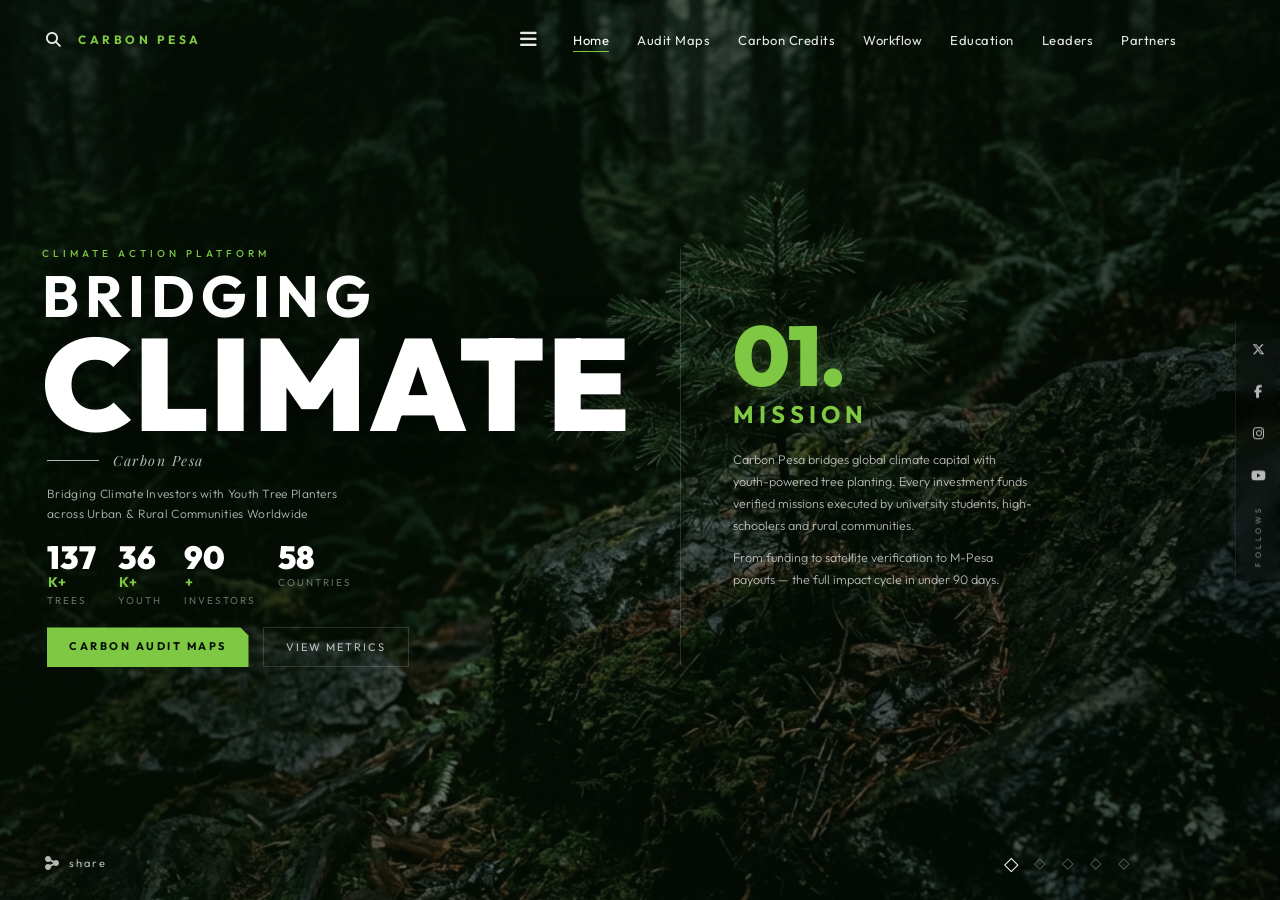
==== commit 77d65b66: "Add files via upload" ====
--- a/digi-tree/index.html
+++ b/digi-tree/index.html
@@ -3,618 +3,174 @@
 <head>
   <meta charset="UTF-8" />
   <meta name="viewport" content="width=device-width, initial-scale=1.0" />
-  <title>Digi Tree — Climate Investors &amp; Youth Planters</title>
-  <meta name="description" content="Digi Tree connects climate-affiliated investors with unemployed youth in universities, high schools and primary schools to plant trees across urban and rural communities." />
+  <title>Carbon Pesa — Climate Action Platform</title>
+  <meta name="description" content="Carbon Pesa — Bridging Climate Investors with Youth Tree Planters across Urban & Rural Communities Worldwide." />
+
   <link rel="preconnect" href="https://fonts.googleapis.com" />
   <link rel="preconnect" href="https://fonts.gstatic.com" crossorigin />
-  <link href="https://fonts.googleapis.com/css2?family=Dancing+Script:wght@700&display=swap" rel="stylesheet" />
-  <!-- Font Awesome 6 — realistic vector icons -->
+  <link href="https://fonts.googleapis.com/css2?family=Outfit:ital,wght@0,300;0,400;0,500;0,700;0,900;1,300&family=Playfair+Display:ital@1&display=swap" rel="stylesheet" />
   <link rel="stylesheet" href="https://cdnjs.cloudflare.com/ajax/libs/font-awesome/6.5.1/css/all.min.css" crossorigin="anonymous" />
   <link rel="stylesheet" href="style.css" />
 </head>
 <body>
 
-  <!-- ──────────── TOAST CONTAINER ──────────── -->
-  <div id="toast-container" aria-live="polite"></div>
+  <!-- ░░ HERO BACKGROUND ░░ -->
+  <div class="hero-bg" id="heroBg"></div>
+  <div class="hero-overlay"></div>
 
-  <!-- ──────────── NAV ──────────── -->
-  <nav id="navbar">
-    <div class="nav-logo">
-      <i class="fa-solid fa-tree nav-tree-icon"></i>
-      <span class="logo-text">Digi Tree</span>
-    </div>
-    <ul class="nav-links">
-      <li><a href="#hero">Home</a></li>
-      <li><a href="#mission">Mission</a></li>
-      <li><a href="#workflow">Workflow</a></li>
-      <li><a href="#education">Education</a></li>
-      <li><a href="#leaderboard">Leaders</a></li>
-      <li><a href="#organisations">Partners</a></li>
-    </ul>
-    <button class="nav-cta" id="nav-join-btn" onclick="showToast('Welcome! Joining Digi Tree…', 'success')">Join Now</button>
-  </nav>
+  <!-- ░░ PAGE SHELL ░░ -->
+  <div class="page" id="page">
 
-  <!-- ──────────── HERO ──────────── -->
-  <section id="hero">
-    <div class="hero-overlay"></div>
-    <div class="hero-content reveal">
-      <div class="hero-badge"><i class="fa-solid fa-globe"></i> Climate Action Platform</div>
-      <h1 class="hero-title calligraphy">Digi<span class="accent">-</span>Tree</h1>
-      <p class="hero-sub">Bridging Climate Investors with Youth Tree Planters<br/>across Urban &amp; Rural Communities Worldwide</p>
-      <div class="hero-stats">
-        <div class="stat-pill"><i class="fa-solid fa-tree"></i> <span class="stat-num" data-target="142">0</span>K+ Trees</div>
-        <div class="stat-pill"><i class="fa-solid fa-users"></i> <span class="stat-num" data-target="38">0</span>K+ Youth</div>
-        <div class="stat-pill"><i class="fa-solid fa-building-columns"></i> <span class="stat-num" data-target="94">0</span>+ Investors</div>
-        <div class="stat-pill"><i class="fa-solid fa-earth-africa"></i> <span class="stat-num" data-target="61">0</span> Countries</div>
-      </div>
-      <div class="hero-actions">
-        <button class="btn-primary" onclick="showToast('Starting your planting journey!', 'success')">
-          <i class="fa-solid fa-seedling"></i> Start Planting
+    <!-- ══════════════ HEADER ══════════════ -->
+    <header class="header" id="header">
+      <div class="header-left">
+        <button class="icon-btn" id="searchBtn" aria-label="Search">
+          <i class="fas fa-search"></i>
         </button>
-        <button class="btn-ghost" onclick="document.getElementById('workflow').scrollIntoView({behavior:'smooth'})">
-          View Workflow <i class="fa-solid fa-arrow-down"></i>
-        </button>
-      </div>
-    </div>
-  </section>
-
-  <!-- ──────────── MISSION ──────────── -->
-  <section id="mission" class="section">
-    <div class="container">
-      <div class="section-header reveal">
-        <h2 class="section-title">Our Mission</h2>
-        <p class="section-sub">Connecting capital with youth energy to green our planet</p>
-      </div>
-      <div class="mission-grid">
-        <div class="mission-card reveal" data-delay="0">
-          <div class="card-icon"><i class="fa-solid fa-briefcase"></i></div>
-          <h3>Climate Investors</h3>
-          <p>Global &amp; local organisations fund tree-planting missions in targeted communities</p>
-        </div>
-        <div class="mission-card reveal" data-delay="100">
-          <div class="card-icon"><i class="fa-solid fa-graduation-cap"></i></div>
-          <h3>University Youth</h3>
-          <p>Students earn stipends, credits &amp; experience planting in urban &amp; peri-urban zones</p>
-        </div>
-        <div class="mission-card reveal" data-delay="200">
-          <div class="card-icon"><i class="fa-solid fa-school"></i></div>
-          <h3>High Schools</h3>
-          <p>Teens grow environmental stewardship with supervised roadside &amp; school plantings</p>
-        </div>
-        <div class="mission-card reveal" data-delay="300">
-          <div class="card-icon"><i class="fa-solid fa-child-reaching"></i></div>
-          <h3>Primary Schools</h3>
-          <p>Children plant in schoolyards &amp; community spaces, building lifelong green habits</p>
-        </div>
-        <div class="mission-card reveal" data-delay="400">
-          <div class="card-icon"><i class="fa-solid fa-city"></i></div>
-          <h3>Urban Areas</h3>
-          <p>Roadsides, parks, homes &amp; public spaces transformed into urban forests</p>
-        </div>
-        <div class="mission-card reveal" data-delay="500">
-          <div class="card-icon"><i class="fa-solid fa-wheat-awn"></i></div>
-          <h3>Rural Communities</h3>
-          <p>Farmlands, community land &amp; watersheds restored with native tree species</p>
-        </div>
-      </div>
-    </div>
-  </section>
-
-  <!-- ──────────── WORKFLOW ──────────── -->
-  <section id="workflow" class="section dark-section">
-    <div class="container">
-      <div class="section-header reveal">
-        <h2 class="section-title light">Full Workplan &amp; Workflow</h2>
-        <p class="section-sub light">How Digi Tree connects every stakeholder</p>
-      </div>
-      <div class="workflow-grid">
-
-        <!-- Row 1 -->
-        <div class="wf-card reveal" data-delay="0">
-          <div class="wf-icon"><i class="fa-solid fa-building-columns"></i></div>
-          <div class="wf-step">Step 01</div>
-          <h4>Investor Onboarding</h4>
-          <p>Organisations register, verify &amp; fund climate missions via secure dashboard</p>
-        </div>
-        <div class="wf-arrow reveal" data-delay="50"><i class="fa-solid fa-arrow-right"></i></div>
-        <div class="wf-card reveal" data-delay="100">
-          <div class="wf-icon"><i class="fa-solid fa-map-location-dot"></i></div>
-          <div class="wf-step">Step 02</div>
-          <h4>Site Mapping</h4>
-          <p>AI-assisted GIS mapping identifies optimal planting locations in target communities</p>
-        </div>
-        <div class="wf-arrow reveal" data-delay="150"><i class="fa-solid fa-arrow-right"></i></div>
-        <div class="wf-card reveal" data-delay="200">
-          <div class="wf-icon"><i class="fa-solid fa-clipboard-list"></i></div>
-          <div class="wf-step">Step 03</div>
-          <h4>Mission Creation</h4>
-          <p>Structured planting missions with species, timeline, budget &amp; impact targets</p>
-        </div>
-
-        <!-- Connector down -->
-        <div class="wf-col-span wf-down-arrow reveal" data-delay="250">
-          <i class="fa-solid fa-arrow-down"></i>
-        </div>
-
-        <!-- Row 2 -->
-        <div class="wf-card reveal" data-delay="600">
-          <div class="wf-icon"><i class="fa-solid fa-circle-check"></i></div>
-          <div class="wf-step">Step 06</div>
-          <h4>Impact Verification</h4>
-          <p>Geotagged photos &amp; satellite confirm plantings; data feeds investor dashboards</p>
-        </div>
-        <div class="wf-arrow wf-arrow-left reveal" data-delay="550"><i class="fa-solid fa-arrow-left"></i></div>
-        <div class="wf-card reveal" data-delay="500">
-          <div class="wf-icon"><i class="fa-solid fa-seedling"></i></div>
-          <div class="wf-step">Step 05</div>
-          <h4>Tree Planting</h4>
-          <p>Youth execute missions — roadsides, schools, homes &amp; community green spaces</p>
-        </div>
-        <div class="wf-arrow wf-arrow-left reveal" data-delay="450"><i class="fa-solid fa-arrow-left"></i></div>
-        <div class="wf-card reveal" data-delay="400">
-          <div class="wf-icon"><i class="fa-solid fa-handshake"></i></div>
-          <div class="wf-step">Step 04</div>
-          <h4>Youth Matching</h4>
-          <p>Platform matches registered youth from schools &amp; universities to local missions</p>
-        </div>
-
-        <!-- Connector down -->
-        <div class="wf-col-span wf-down-arrow reveal" data-delay="650">
-          <i class="fa-solid fa-arrow-down"></i>
-        </div>
-
-        <!-- Row 3 -->
-        <div class="wf-card reveal" data-delay="700">
-          <div class="wf-icon"><i class="fa-solid fa-coins"></i></div>
-          <div class="wf-step">Step 07</div>
-          <h4>Reward Distribution</h4>
-          <p>Youth earn stipends, certificates &amp; leaderboard points; schools receive grants</p>
-        </div>
-        <div class="wf-arrow reveal" data-delay="750"><i class="fa-solid fa-arrow-right"></i></div>
-        <div class="wf-card reveal" data-delay="800">
-          <div class="wf-icon"><i class="fa-solid fa-chart-bar"></i></div>
-          <div class="wf-step">Step 08</div>
-          <h4>Reporting</h4>
-          <p>Investors receive full ESG impact reports with carbon offset calculations</p>
-        </div>
-        <div class="wf-arrow reveal" data-delay="850"><i class="fa-solid fa-arrow-right"></i></div>
-        <div class="wf-card reveal" data-delay="900">
-          <div class="wf-icon"><i class="fa-solid fa-arrows-rotate"></i></div>
-          <div class="wf-step">Step 09</div>
-          <h4>Scale &amp; Repeat</h4>
-          <p>Successful missions auto-recommend expansion to new communities &amp; funders</p>
-        </div>
-
-      </div>
-    </div>
-  </section>
-
-  <!-- ──────────── EDUCATION TOGGLE ──────────── -->
-  <section id="education" class="section">
-    <div class="container">
-      <div class="section-header reveal">
-        <h2 class="section-title">Education Hub</h2>
-        <p class="section-sub">Toggle modules to explore climate knowledge</p>
-      </div>
-      <div class="edu-toggles reveal">
-        <button class="toggle-btn active" id="toggle-climate" onclick="showEduTab('climate', this)">
-          <i class="fa-solid fa-earth-americas"></i> Climate
-        </button>
-        <button class="toggle-btn" id="toggle-weather" onclick="showEduTab('weather', this)">
-          <i class="fa-solid fa-cloud-sun"></i> Weather
-        </button>
-        <button class="toggle-btn" id="toggle-species" onclick="showEduTab('species', this)">
-          <i class="fa-solid fa-tree"></i> Tree Species
-        </button>
+        <a href="#" class="brand" id="brandLogo">CARBON PESA</a>
       </div>
 
-      <!-- Climate Tab -->
-      <div id="edu-climate" class="edu-panel active reveal">
-        <div class="edu-grid">
-          <div class="edu-card">
-            <div class="edu-icon"><i class="fa-solid fa-temperature-high"></i></div>
-            <h4>Global Warming</h4>
-            <p>Earth's average temperature has risen 1.1°C since pre-industrial times. Trees absorb CO₂, cooling local microclimates by up to 4°C.</p>
+      <div class="header-right">
+        <button class="icon-btn menu-icon" id="menuBtn" aria-label="Menu">
+          <i class="fas fa-bars"></i>
+        </button>
+        <nav class="main-nav" id="mainNav" aria-label="Main navigation">
+          <a href="index.html" class="nav-link active" id="navHome">Home</a>
+          <a href="map.html" class="nav-link" id="navMap">Audit Maps</a>
+          <a href="carbon-credits.html" class="nav-link" id="navCredits">Carbon Credits</a>
+          <a href="workflow.html" class="nav-link" id="navWorkflow">Workflow</a>
+          <a href="education.html" class="nav-link" id="navEducation">Education</a>
+          <a href="leaders.html" class="nav-link" id="navLeaders">Leaders</a>
+          <a href="partners.html" class="nav-link" id="navPartners">Partners</a>
+        </nav>
+      </div>
+    </header>
+
+    <!-- ══════════════ MAIN SPLIT ══════════════ -->
+    <main class="main-split" id="mainContent">
+
+      <!-- ── LEFT COLUMN ── -->
+      <div class="col-left" id="colLeft">
+        <div class="hero-text" id="heroText">
+
+          <!-- Platform tag line -->
+          <p class="platform-tag" id="platformTag">CLIMATE ACTION PLATFORM</p>
+
+          <!-- Giant hero words -->
+          <p class="hero-top" id="heroTop">BRIDGING</p>
+          <h1 class="hero-main" id="heroMain">CLIMATE</h1>
+
+          <!-- Decorative line + italic brand -->
+          <div class="hero-deco" id="heroDeco">
+            <span class="deco-line"></span>
+            <em class="deco-label">Carbon Pesa</em>
           </div>
-          <div class="edu-card">
-            <div class="edu-icon"><i class="fa-solid fa-industry"></i></div>
-            <h4>Carbon Sequestration</h4>
-            <p>A single mature tree sequesters ~21 kg of CO₂ per year. Urban forests collectively offset millions of tonnes annually.</p>
+
+          <!-- Subtitle -->
+          <p class="hero-subtitle" id="heroSubtitle">
+            Bridging Climate Investors with Youth Tree Planters<br />
+            across Urban &amp; Rural Communities Worldwide
+          </p>
+
+          <!-- Stats row -->
+          <div class="stats-row" id="statsRow">
+            <div class="stat-item">
+              <span class="stat-val" data-target="142">0</span>
+              <span class="stat-unit">K+</span>
+              <span class="stat-lbl">Trees</span>
+            </div>
+            <div class="stat-item">
+              <span class="stat-val" data-target="38">0</span>
+              <span class="stat-unit">K+</span>
+              <span class="stat-lbl">Youth</span>
+            </div>
+            <div class="stat-item">
+              <span class="stat-val" data-target="94">0</span>
+              <span class="stat-unit">+</span>
+              <span class="stat-lbl">Investors</span>
+            </div>
+            <div class="stat-item">
+              <span class="stat-val" data-target="61">0</span>
+              <span class="stat-unit"></span>
+              <span class="stat-lbl">Countries</span>
+            </div>
           </div>
-          <div class="edu-card">
-            <div class="edu-icon"><i class="fa-solid fa-water"></i></div>
-            <h4>Flood Prevention</h4>
-            <p>Tree root systems absorb 10–15 times more water than bare soil, dramatically reducing urban flash flooding risk.</p>
+
+          <!-- CTA Buttons -->
+          <div class="cta-row" id="ctaRow">
+            <a href="map.html" class="btn-primary" id="btnPlant" style="text-decoration: none; text-align: center;">CARBON AUDIT MAPS</a>
+            <a href="map.html" class="btn-ghost" id="btnWorkflow" style="text-decoration: none; text-align: center;">VIEW METRICS</a>
           </div>
-          <div class="edu-card">
-            <div class="edu-icon"><i class="fa-solid fa-paw"></i></div>
-            <h4>Biodiversity</h4>
-            <p>A single oak tree supports over 500 species. Reforestation is the most cost-effective biodiversity intervention available.</p>
-          </div>
-          <div class="edu-card">
-            <div class="edu-icon"><i class="fa-solid fa-wind"></i></div>
-            <h4>Air Quality</h4>
-            <p>Urban trees remove particulate matter, nitrogen dioxide &amp; ozone — improving respiratory health for millions in cities.</p>
-          </div>
-          <div class="edu-card">
-            <div class="edu-icon"><i class="fa-solid fa-file-contract"></i></div>
-            <h4>Paris Agreement</h4>
-            <p>Nations pledged to limit warming to 1.5°C. Planting 1 trillion trees could sequester 205 billion tonnes of carbon.</p>
-          </div>
+
         </div>
       </div>
 
-      <!-- Weather Tab -->
-      <div id="edu-weather" class="edu-panel reveal" style="display:none">
-        <div class="edu-grid">
-          <div class="edu-card">
-            <div class="edu-icon"><i class="fa-solid fa-cloud-rain"></i></div>
-            <h4>Rainfall Patterns</h4>
-            <p>Forests generate up to 50% of their own rainfall through transpiration. Deforestation disrupts regional precipitation cycles.</p>
-          </div>
-          <div class="edu-card">
-            <div class="edu-icon"><i class="fa-solid fa-wind"></i></div>
-            <h4>Wind Breaks</h4>
-            <p>Tree rows reduce wind speed by 50–70% and protect crops, soils &amp; buildings from erosive wind damage.</p>
-          </div>
-          <div class="edu-card">
-            <div class="edu-icon"><i class="fa-solid fa-snowflake"></i></div>
-            <h4>Frost Protection</h4>
-            <p>Shelterbelts create microclimates 2–5°C warmer at night, protecting crops from damaging late frosts.</p>
-          </div>
-          <div class="edu-card">
-            <div class="edu-icon"><i class="fa-solid fa-sun-plant-wilt"></i></div>
-            <h4>Drought Resilience</h4>
-            <p>Deep-rooted trees access groundwater and release moisture, moderating heat waves &amp; extending growing seasons.</p>
-          </div>
-          <div class="edu-card">
-            <div class="edu-icon"><i class="fa-solid fa-bolt-lightning"></i></div>
-            <h4>Storm Buffering</h4>
-            <p>Coastal mangroves reduce storm surge height by up to 66%, protecting millions of coastal residents.</p>
-          </div>
-          <div class="edu-card">
-            <div class="edu-icon"><i class="fa-solid fa-city"></i></div>
-            <h4>Urban Heat Islands</h4>
-            <p>Cities with 30%+ tree canopy cover record temperatures 3–5°C lower than comparable treeless urban areas.</p>
-          </div>
+      <!-- ── THIN DIVIDER ── -->
+      <div class="col-divider" id="colDivider"></div>
+
+      <!-- ── RIGHT COLUMN ── -->
+      <div class="col-right" id="colRight">
+        <div class="feature-block" id="featureBlock">
+          <div class="feat-number" id="featNumber">01.</div>
+          <h2 class="feat-heading" id="featHeading">MISSION</h2>
+          <p class="feat-body" id="featBody">
+            Carbon Pesa bridges global climate capital with youth-powered
+            tree planting. Every investment funds verified missions executed
+            by university students, high-schoolers and rural communities.
+          </p>
+          <p class="feat-body" id="featBody2">
+            From funding to satellite verification to M-Pesa payouts —
+            the full impact cycle in under 90 days.
+          </p>
         </div>
       </div>
 
-      <!-- Species Tab -->
-      <div id="edu-species" class="edu-panel reveal" style="display:none">
-        <div class="edu-grid">
-          <div class="edu-card">
-            <div class="edu-icon"><i class="fa-solid fa-tree"></i></div>
-            <h4>Acacia (Africa)</h4>
-            <p>Fast-growing, drought-resistant nitrogen fixer ideal for dryland restoration. Supports savanna ecosystems across Sub-Saharan Africa.</p>
-          </div>
-          <div class="edu-card">
-            <div class="edu-icon"><i class="fa-solid fa-leaf"></i></div>
-            <h4>Moringa</h4>
-            <p>The "miracle tree" — every part is edible or medicinal. Grows in tropical/subtropical zones &amp; purifies water naturally.</p>
-          </div>
-          <div class="edu-card">
-            <div class="edu-icon"><i class="fa-solid fa-spa"></i></div>
-            <h4>Bamboo</h4>
-            <p>Fastest-growing plant on Earth. Sequesters CO₂ at 35× the rate of equivalent timber, while preventing soil erosion.</p>
-          </div>
-          <div class="edu-card">
-            <div class="edu-icon"><i class="fa-solid fa-plant-wilt"></i></div>
-            <h4>Neem (Asia/Africa)</h4>
-            <p>Hardy roadside tree with natural pesticide properties. Provides dense shade &amp; thrives in urban pollution environments.</p>
-          </div>
-          <div class="edu-card">
-            <div class="edu-icon"><i class="fa-solid fa-seedling"></i></div>
-            <h4>Oak (Temperate)</h4>
-            <p>Keystone species supporting 500+ invertebrate species. Long-lived carbon store with edible nuts for wildlife &amp; humans.</p>
-          </div>
-          <div class="edu-card">
-            <div class="edu-icon"><i class="fa-solid fa-clover"></i></div>
-            <h4>Jacaranda (Urban)</h4>
-            <p>Iconic purple-flowering shade tree perfect for city streets, schools &amp; parks across tropical &amp; subtropical climates.</p>
-          </div>
-        </div>
+    </main>
+
+    <!-- ══════════════ BOTTOM BAR ══════════════ -->
+    <footer class="bottom-bar" id="bottomBar">
+      <button class="share-btn" id="shareBtn" aria-label="Share">
+        <i class="fas fa-share-alt share-icon"></i>
+        <span class="share-label">share</span>
+      </button>
+
+      <div class="dots-nav" id="dotsNav" role="navigation" aria-label="Slide navigation">
+        <button class="dot active" id="dot1" aria-label="Slide 1">◇</button>
+        <button class="dot" id="dot2" aria-label="Slide 2">◇</button>
+        <button class="dot" id="dot3" aria-label="Slide 3">◇</button>
+        <button class="dot" id="dot4" aria-label="Slide 4">◇</button>
+        <button class="dot" id="dot5" aria-label="Slide 5">◇</button>
       </div>
+    </footer>
+
+  </div><!-- /page -->
+
+  <!-- ══════════════ SOCIAL SIDEBAR ══════════════ -->
+  <aside class="social-sidebar" id="socialSidebar" aria-label="Social media links">
+    <div class="social-icons">
+      <a href="#" class="soc-link" id="socTwitter" aria-label="Twitter / X">
+        <i class="fab fa-x-twitter"></i>
+      </a>
+      <a href="#" class="soc-link" id="socFacebook" aria-label="Facebook">
+        <i class="fab fa-facebook-f"></i>
+      </a>
+      <a href="#" class="soc-link" id="socInstagram" aria-label="Instagram">
+        <i class="fab fa-instagram"></i>
+      </a>
+      <a href="#" class="soc-link" id="socYoutube" aria-label="YouTube">
+        <i class="fab fa-youtube"></i>
+      </a>
     </div>
-  </section>
+    <span class="follows-text">FOLLOWS</span>
+  </aside>
 
-  <!-- ──────────── LEADERBOARD ──────────── -->
-  <section id="leaderboard" class="section dark-section">
-    <div class="container">
-      <div class="section-header reveal">
-        <h2 class="section-title light"><i class="fa-solid fa-trophy"></i> Leaderboard</h2>
-        <p class="section-sub light">Top tree planters in the Digi Tree community</p>
-      </div>
-      <div class="lb-toggles reveal">
-        <button class="toggle-btn active" id="lb-youth-btn" onclick="showLbTab('youth', this)">
-          <i class="fa-solid fa-seedling"></i> Youth Planters
-        </button>
-        <button class="toggle-btn" id="lb-schools-btn" onclick="showLbTab('schools', this)">
-          <i class="fa-solid fa-school"></i> Schools
-        </button>
-        <button class="toggle-btn" id="lb-investors-btn" onclick="showLbTab('investors', this)">
-          <i class="fa-solid fa-briefcase"></i> Investors
-        </button>
-      </div>
-
-      <!-- Youth Leaderboard -->
-      <div id="lb-youth" class="lb-panel active">
-        <div class="lb-list">
-          <div class="lb-card reveal" data-delay="0">
-            <div class="lb-rank gold">1</div>
-            <div class="lb-avatar" style="background:linear-gradient(135deg,#f6d365,#fda085)">AM</div>
-            <div class="lb-info">
-              <div class="lb-name">Amara Mensah</div>
-              <div class="lb-detail"><i class="fa-solid fa-location-dot"></i> University of Ghana · Accra</div>
-              <div class="lb-bar"><div class="lb-fill" style="width:98%"></div></div>
-            </div>
-            <div class="lb-score">
-              <div class="lb-trees">2,847</div>
-              <div class="lb-label">trees planted</div>
-            </div>
-            <div class="lb-badge"><i class="fa-solid fa-medal" style="color:#FFD700"></i></div>
-          </div>
-          <div class="lb-card reveal" data-delay="100">
-            <div class="lb-rank silver">2</div>
-            <div class="lb-avatar" style="background:linear-gradient(135deg,#89f7fe,#66a6ff)">KN</div>
-            <div class="lb-info">
-              <div class="lb-name">Kavya Nair</div>
-              <div class="lb-detail"><i class="fa-solid fa-location-dot"></i> IIT Bombay · Mumbai</div>
-              <div class="lb-bar"><div class="lb-fill" style="width:84%"></div></div>
-            </div>
-            <div class="lb-score">
-              <div class="lb-trees">2,391</div>
-              <div class="lb-label">trees planted</div>
-            </div>
-            <div class="lb-badge"><i class="fa-solid fa-medal" style="color:#C0C0C0"></i></div>
-          </div>
-          <div class="lb-card reveal" data-delay="200">
-            <div class="lb-rank bronze">3</div>
-            <div class="lb-avatar" style="background:linear-gradient(135deg,#a18cd1,#fbc2eb)">LO</div>
-            <div class="lb-info">
-              <div class="lb-name">Luca Oliveira</div>
-              <div class="lb-detail"><i class="fa-solid fa-location-dot"></i> USP · São Paulo</div>
-              <div class="lb-bar"><div class="lb-fill" style="width:76%"></div></div>
-            </div>
-            <div class="lb-score">
-              <div class="lb-trees">2,164</div>
-              <div class="lb-label">trees planted</div>
-            </div>
-            <div class="lb-badge"><i class="fa-solid fa-medal" style="color:#CD7F32"></i></div>
-          </div>
-          <div class="lb-card reveal" data-delay="300">
-            <div class="lb-rank">4</div>
-            <div class="lb-avatar" style="background:linear-gradient(135deg,#f093fb,#f5576c)">NW</div>
-            <div class="lb-info">
-              <div class="lb-name">Ngozi Wanjiku</div>
-              <div class="lb-detail"><i class="fa-solid fa-location-dot"></i> UoN · Nairobi, Kenya</div>
-              <div class="lb-bar"><div class="lb-fill" style="width:68%"></div></div>
-            </div>
-            <div class="lb-score">
-              <div class="lb-trees">1,932</div>
-              <div class="lb-label">trees planted</div>
-            </div>
-            <div class="lb-badge"><i class="fa-solid fa-star" style="color:#52c41a"></i></div>
-          </div>
-          <div class="lb-card reveal" data-delay="400">
-            <div class="lb-rank">5</div>
-            <div class="lb-avatar" style="background:linear-gradient(135deg,#43e97b,#38f9d7)">JK</div>
-            <div class="lb-info">
-              <div class="lb-name">Jin-ho Kim</div>
-              <div class="lb-detail"><i class="fa-solid fa-location-dot"></i> Seoul National Univ · Seoul</div>
-              <div class="lb-bar"><div class="lb-fill" style="width:61%"></div></div>
-            </div>
-            <div class="lb-score">
-              <div class="lb-trees">1,728</div>
-              <div class="lb-label">trees planted</div>
-            </div>
-            <div class="lb-badge"><i class="fa-solid fa-star" style="color:#52c41a"></i></div>
-          </div>
-        </div>
-      </div>
-
-      <!-- Schools Leaderboard -->
-      <div id="lb-schools" class="lb-panel" style="display:none">
-        <div class="lb-list">
-          <div class="lb-card reveal" data-delay="0">
-            <div class="lb-rank gold">1</div>
-            <div class="lb-avatar" style="background:linear-gradient(135deg,#f6d365,#fda085)">GH</div>
-            <div class="lb-info">
-              <div class="lb-name">Green Hills High School</div>
-              <div class="lb-detail"><i class="fa-solid fa-location-dot"></i> Nairobi, Kenya · 420 students</div>
-              <div class="lb-bar"><div class="lb-fill" style="width:95%"></div></div>
-            </div>
-            <div class="lb-score">
-              <div class="lb-trees">12,400</div>
-              <div class="lb-label">trees planted</div>
-            </div>
-            <div class="lb-badge"><i class="fa-solid fa-medal" style="color:#FFD700"></i></div>
-          </div>
-          <div class="lb-card reveal" data-delay="100">
-            <div class="lb-rank silver">2</div>
-            <div class="lb-avatar" style="background:linear-gradient(135deg,#89f7fe,#66a6ff)">SP</div>
-            <div class="lb-info">
-              <div class="lb-name">St. Patrick's Primary</div>
-              <div class="lb-detail"><i class="fa-solid fa-location-dot"></i> Lagos, Nigeria · 680 students</div>
-              <div class="lb-bar"><div class="lb-fill" style="width:80%"></div></div>
-            </div>
-            <div class="lb-score">
-              <div class="lb-trees">9,870</div>
-              <div class="lb-label">trees planted</div>
-            </div>
-            <div class="lb-badge"><i class="fa-solid fa-medal" style="color:#C0C0C0"></i></div>
-          </div>
-          <div class="lb-card reveal" data-delay="200">
-            <div class="lb-rank bronze">3</div>
-            <div class="lb-avatar" style="background:linear-gradient(135deg,#a18cd1,#fbc2eb)">EC</div>
-            <div class="lb-info">
-              <div class="lb-name">Eco Champions College</div>
-              <div class="lb-detail"><i class="fa-solid fa-location-dot"></i> Cape Town, S. Africa · 310 students</div>
-              <div class="lb-bar"><div class="lb-fill" style="width:72%"></div></div>
-            </div>
-            <div class="lb-score">
-              <div class="lb-trees">8,230</div>
-              <div class="lb-label">trees planted</div>
-            </div>
-            <div class="lb-badge"><i class="fa-solid fa-medal" style="color:#CD7F32"></i></div>
-          </div>
-        </div>
-      </div>
-
-      <!-- Investors Leaderboard -->
-      <div id="lb-investors" class="lb-panel" style="display:none">
-        <div class="lb-list">
-          <div class="lb-card reveal" data-delay="0">
-            <div class="lb-rank gold">1</div>
-            <div class="lb-avatar" style="background:linear-gradient(135deg,#f6d365,#fda085)">UN</div>
-            <div class="lb-info">
-              <div class="lb-name">UNEP Green Fund</div>
-              <div class="lb-detail"><i class="fa-solid fa-globe"></i> United Nations · Global</div>
-              <div class="lb-bar"><div class="lb-fill" style="width:100%"></div></div>
-            </div>
-            <div class="lb-score">
-              <div class="lb-trees">$2.4M</div>
-              <div class="lb-label">invested</div>
-            </div>
-            <div class="lb-badge"><i class="fa-solid fa-medal" style="color:#FFD700"></i></div>
-          </div>
-          <div class="lb-card reveal" data-delay="100">
-            <div class="lb-rank silver">2</div>
-            <div class="lb-avatar" style="background:linear-gradient(135deg,#89f7fe,#66a6ff)">AF</div>
-            <div class="lb-info">
-              <div class="lb-name">African Dev. Bank</div>
-              <div class="lb-detail"><i class="fa-solid fa-globe"></i> AfDB · Pan-African</div>
-              <div class="lb-bar"><div class="lb-fill" style="width:82%"></div></div>
-            </div>
-            <div class="lb-score">
-              <div class="lb-trees">$1.9M</div>
-              <div class="lb-label">invested</div>
-            </div>
-            <div class="lb-badge"><i class="fa-solid fa-medal" style="color:#C0C0C0"></i></div>
-          </div>
-          <div class="lb-card reveal" data-delay="200">
-            <div class="lb-rank bronze">3</div>
-            <div class="lb-avatar" style="background:linear-gradient(135deg,#a18cd1,#fbc2eb)">GF</div>
-            <div class="lb-info">
-              <div class="lb-name">Green Climate Fund</div>
-              <div class="lb-detail"><i class="fa-solid fa-globe"></i> GCF · UNFCCC</div>
-              <div class="lb-bar"><div class="lb-fill" style="width:74%"></div></div>
-            </div>
-            <div class="lb-score">
-              <div class="lb-trees">$1.7M</div>
-              <div class="lb-label">invested</div>
-            </div>
-            <div class="lb-badge"><i class="fa-solid fa-medal" style="color:#CD7F32"></i></div>
-          </div>
-        </div>
-      </div>
-    </div>
-  </section>
-
-  <!-- ──────────── ORGANISATIONS ──────────── -->
-  <section id="organisations" class="section">
-    <div class="container">
-      <div class="section-header reveal">
-        <h2 class="section-title">Global &amp; Local Partner Organisations</h2>
-        <p class="section-sub">Climate-affiliated investors &amp; institutions powering Digi Tree</p>
-      </div>
-      <div class="org-grid reveal">
-        <div class="org-card" onclick="showToast('UNEP — United Nations Environment Programme', 'info')">
-          <div class="org-icon"><i class="fa-solid fa-earth-africa"></i></div><span>UNEP</span>
-        </div>
-        <div class="org-card" onclick="showToast('Green Climate Fund (GCF)', 'info')">
-          <div class="org-icon"><i class="fa-solid fa-coins"></i></div><span>GCF</span>
-        </div>
-        <div class="org-card" onclick="showToast('World Resources Institute', 'info')">
-          <div class="org-icon"><i class="fa-solid fa-seedling"></i></div><span>WRI</span>
-        </div>
-        <div class="org-card" onclick="showToast('African Development Bank', 'info')">
-          <div class="org-icon"><i class="fa-solid fa-building-columns"></i></div><span>AfDB</span>
-        </div>
-        <div class="org-card" onclick="showToast('World Wildlife Fund', 'info')">
-          <div class="org-icon"><i class="fa-solid fa-paw"></i></div><span>WWF</span>
-        </div>
-        <div class="org-card" onclick="showToast('CGIAR Research Centers', 'info')">
-          <div class="org-icon"><i class="fa-solid fa-microscope"></i></div><span>CGIAR</span>
-        </div>
-        <div class="org-card" onclick="showToast('IUCN Global', 'info')">
-          <div class="org-icon"><i class="fa-solid fa-handshake"></i></div><span>IUCN</span>
-        </div>
-        <div class="org-card" onclick="showToast('World Bank Climate Finance', 'info')">
-          <div class="org-icon"><i class="fa-solid fa-landmark"></i></div><span>World Bank</span>
-        </div>
-        <div class="org-card" onclick="showToast('IRENA Renewables', 'info')">
-          <div class="org-icon"><i class="fa-solid fa-sun"></i></div><span>IRENA</span>
-        </div>
-        <div class="org-card" onclick="showToast('African Union Commission', 'info')">
-          <div class="org-icon"><i class="fa-solid fa-shield-halved"></i></div><span>African Union</span>
-        </div>
-        <div class="org-card" onclick="showToast('Great Green Wall Initiative', 'info')">
-          <div class="org-icon"><i class="fa-solid fa-tree"></i></div><span>Great Green Wall</span>
-        </div>
-        <div class="org-card" onclick="showToast('Earth Observation for SDGs', 'info')">
-          <div class="org-icon"><i class="fa-solid fa-satellite-dish"></i></div><span>GEO/SDG</span>
-        </div>
-        <div class="org-card" onclick="showToast('EU Green Deal Fund', 'info')">
-          <div class="org-icon"><i class="fa-solid fa-leaf"></i></div><span>EU Green Deal</span>
-        </div>
-        <div class="org-card" onclick="showToast('The Nature Conservancy', 'info')">
-          <div class="org-icon"><i class="fa-solid fa-compass"></i></div><span>TNC</span>
-        </div>
-        <div class="org-card" onclick="showToast('UNDP SDG Finance', 'info')">
-          <div class="org-icon"><i class="fa-solid fa-lightbulb"></i></div><span>UNDP</span>
-        </div>
-        <div class="org-card" onclick="showToast('Kenya Forestry Service', 'info')">
-          <div class="org-icon"><i class="fa-solid fa-map-pin"></i></div><span>KFS Kenya</span>
-        </div>
-        <div class="org-card" onclick="showToast('NESREA Nigeria', 'info')">
-          <div class="org-icon"><i class="fa-solid fa-map-pin"></i></div><span>NESREA</span>
-        </div>
-        <div class="org-card" onclick="showToast('SANBI South Africa', 'info')">
-          <div class="org-icon"><i class="fa-solid fa-map-pin"></i></div><span>SANBI</span>
-        </div>
-        <div class="org-card" onclick="showToast('MoEFCC India', 'info')">
-          <div class="org-icon"><i class="fa-solid fa-map-pin"></i></div><span>MoEFCC India</span>
-        </div>
-        <div class="org-card" onclick="showToast('Amazon Fund Brazil', 'info')">
-          <div class="org-icon"><i class="fa-solid fa-water"></i></div><span>Amazon Fund</span>
-        </div>
-      </div>
-    </div>
-  </section>
-
-  <!-- ──────────── FOOTER ──────────── -->
-  <footer class="footer">
-    <div class="container">
-      <div class="footer-content">
-        <div class="footer-brand">
-          <div class="footer-logo-row">
-            <i class="fa-solid fa-tree" style="font-size:2rem; color:var(--green-2)"></i>
-            <span class="logo-text" style="font-size:1.8rem">Digi Tree</span>
-          </div>
-          <p>Connecting climate capital with youth action<br/>for a greener world — one tree at a time.</p>
-        </div>
-        <div class="footer-links">
-          <h5>Platform</h5>
-          <a href="#mission">Our Mission</a>
-          <a href="#workflow">Workflow</a>
-          <a href="#education">Education</a>
-          <a href="#leaderboard">Leaderboard</a>
-        </div>
-        <div class="footer-links">
-          <h5>Connect</h5>
-          <a href="#" onclick="showToast('investors@digi-tree.org', 'info')">Investor Portal</a>
-          <a href="#" onclick="showToast('youth@digi-tree.org', 'info')">Youth Register</a>
-          <a href="#" onclick="showToast('schools@digi-tree.org', 'info')">School Program</a>
-          <a href="#" onclick="showToast('reports@digi-tree.org', 'info')">Impact Reports</a>
-        </div>
-      </div>
-      <div class="footer-bottom">
-        <p>© 2026 Digi Tree Platform · Growing a sustainable future</p>
-        <p><i class="fa-solid fa-earth-africa"></i> Paris Agreement Aligned · SDG 13 · SDG 15</p>
-      </div>
-    </div>
-  </footer>
+  <!-- ══════════════ SEARCH OVERLAY ══════════════ -->
+  <div class="search-overlay" id="searchOverlay">
+    <button class="search-close" id="searchClose" aria-label="Close search">
+      <i class="fas fa-times"></i>
+    </button>
+    <input type="text" class="search-input" id="searchInput" placeholder="Search Carbon Pesa…" aria-label="Search" />
+  </div>
 
   <script src="app.js"></script>
 </body>
--- a/digi-tree/style.css
+++ b/digi-tree/style.css
@@ -1,762 +1,700 @@
-/* ============================================================
-   DIGI TREE — style.css  (v2)
-   White cards · Fixed BG image · Times New Roman body · FA icons
-   ============================================================ */
-
-@import url('https://fonts.googleapis.com/css2?family=Dancing+Script:wght@700&display=swap');
-
-/* ── Design Tokens ─────────────────────────────────────────── */
+/* ═══════════════════════════════════════════════════════════════
+   CARBON PESA — Homepage
+   Pixel-accurate recreation of the Green Environment reference UI
+   ═══════════════════════════════════════════════════════════════ */
+
+/* ── RESET & BASE ─────────────────────────────────────────────── */
+*, *::before, *::after {
+  margin: 0;
+  padding: 0;
+  box-sizing: border-box;
+}
+
 :root {
-  --green-1:    #6abf40;
-  --green-2:    #3d8c22;
-  --green-3:    #1f5c0e;
-  --green-dark: #0d1f07;
-  --white-card: rgba(255, 255, 255, 0.95);
-  --card-border: rgba(255, 255, 255, 0.6);
-  --text-dark:   #1a2a10;
-  --text-mid:    #3a5228;
-  --text-light:  rgba(255, 255, 255, 0.92);
-  --text-muted-light: rgba(255, 255, 255, 0.65);
-  --text-muted-dark:  #5a7040;
-  --glow:    0 0 28px rgba(107, 191, 64, 0.5);
-  --glow-sm: 0 0 14px rgba(107, 191, 64, 0.35);
-  --shadow:  0 8px 40px rgba(0, 0, 0, 0.18);
-  --radius-sm: 12px;
-  --radius-md: 18px;
-  --radius-lg: 24px;
-  --transition: all 0.35s cubic-bezier(0.4, 0, 0.2, 1);
-}
-
-/* ── Reset ─────────────────────────────────────────────────── */
-*, *::before, *::after { box-sizing: border-box; margin: 0; padding: 0; }
-html { scroll-behavior: smooth; }
-
-/* ── Body — fixed background image that never moves ─────────── */
-body {
-  font-family: 'Times New Roman', Times, serif;
-  background-image: url('assets/bg.jpg');
-  background-attachment: fixed;
+  --green:        #7EC843;
+  --green-bright: #92D84F;
+  --white:        #ffffff;
+  --white-90:     rgba(255,255,255,0.90);
+  --white-70:     rgba(255,255,255,0.70);
+  --white-40:     rgba(255,255,255,0.40);
+  --white-15:     rgba(255,255,255,0.15);
+  --white-08:     rgba(255,255,255,0.08);
+  --black-60:     rgba(0,0,0,0.60);
+  --black-30:     rgba(0,0,0,0.30);
+
+  --font-main:    'Outfit', sans-serif;
+  --font-italic:  'Playfair Display', serif;
+
+  --ease-out:     cubic-bezier(0.22, 1, 0.36, 1);
+}
+
+html, body {
+  width: 100%;
+  height: 100%;
+  overflow: hidden;
+  background: #060e06;
+  font-family: var(--font-main);
+  -webkit-font-smoothing: antialiased;
+}
+
+/* ── BACKGROUND ───────────────────────────────────────────────── */
+.hero-bg {
+  position: fixed;
+  inset: 0;
+  background-image: url('assets/hero-bg.jpg');
   background-size: cover;
-  background-position: center center;
+  background-position: center 40%;
   background-repeat: no-repeat;
-  background-color: #1a3d0d;   /* fallback */
-  color: var(--text-light);
-  overflow-x: hidden;
-  min-height: 100vh;
-}
-
-a { color: inherit; text-decoration: none; }
-ul { list-style: none; }
-button { cursor: pointer; border: none; outline: none; font-family: inherit; }
-
-/* ── Utility ────────────────────────────────────────────────── */
-.container  { max-width: 1200px; margin: 0 auto; padding: 0 32px; }
-.section    { padding: 100px 0; background: transparent; }
-.dark-section {
-  background: rgba(10, 28, 5, 0.82);
-  backdrop-filter: blur(2px);
-}
-.calligraphy { font-family: 'Dancing Script', cursive !important; }
-
-/* ── Scroll-reveal ──────────────────────────────────────────── */
-.reveal {
-  opacity: 0;
-  transform: translateY(36px);
-  transition: opacity 0.7s ease, transform 0.7s ease;
-}
-.reveal.visible {
-  opacity: 1;
-  transform: translateY(0);
-}
-
-/* ── Toast ──────────────────────────────────────────────────── */
-#toast-container {
+  z-index: 0;
+  transform: scale(1.03);
+  transition: transform 8s ease;
+}
+
+.hero-bg.loaded {
+  transform: scale(1);
+}
+
+.hero-overlay {
   position: fixed;
-  bottom: 32px; right: 32px;
+  inset: 0;
+  z-index: 1;
+  background:
+    linear-gradient(
+      100deg,
+      rgba(4, 14, 4, 0.82) 0%,
+      rgba(6, 20, 6, 0.55) 45%,
+      rgba(4, 12, 4, 0.70) 100%
+    );
+}
+
+/* ── PAGE SHELL ───────────────────────────────────────────────── */
+.page {
+  position: relative;
+  z-index: 2;
+  width: 100vw;
+  height: 100vh;
   display: flex;
   flex-direction: column;
-  gap: 12px;
-  z-index: 9999;
-}
-.toast {
-  display: flex;
-  align-items: center;
-  gap: 12px;
-  padding: 14px 22px;
-  border-radius: var(--radius-sm);
-  font-family: 'Times New Roman', Times, serif;
-  font-size: 0.95rem;
-  font-weight: 600;
-  backdrop-filter: blur(20px);
-  border: 1px solid rgba(255,255,255,0.25);
-  animation: slideInToast 0.4s cubic-bezier(0.4,0,0.2,1) forwards;
-  min-width: 280px;
-  max-width: 360px;
-  box-shadow: 0 8px 32px rgba(0,0,0,0.25);
-}
-.toast.success { background: rgba(255,255,255,0.92); color: var(--green-3); border-color: var(--green-2); }
-.toast.info    { background: rgba(255,255,255,0.92); color: #1a4070; border-color: #3a82c4; }
-.toast.warning { background: rgba(255,255,255,0.92); color: #7a4a00; border-color: #e08c00; }
-.toast.fadeout { animation: fadeOutToast 0.4s forwards; }
-@keyframes slideInToast {
-  from { opacity: 0; transform: translateX(80px); }
-  to   { opacity: 1; transform: translateX(0); }
-}
-@keyframes fadeOutToast {
-  to { opacity: 0; transform: translateX(80px); }
-}
-
-/* ── Navbar ─────────────────────────────────────────────────── */
-#navbar {
-  position: fixed;
-  top: 0; left: 0; right: 0;
-  z-index: 1000;
+  /* leave space on right for social sidebar */
+  padding-right: 48px;
+}
+
+/* ═══════════════════════════════════════════════════════════════
+   HEADER
+   ═══════════════════════════════════════════════════════════════ */
+.header {
   display: flex;
   align-items: center;
   justify-content: space-between;
-  padding: 16px 48px;
-  background: rgba(8, 22, 4, 0.60);
-  backdrop-filter: blur(20px);
-  border-bottom: 1px solid rgba(107, 191, 64, 0.12);
-  transition: var(--transition);
-}
-#navbar.scrolled {
-  padding: 10px 48px;
-  background: rgba(8, 22, 4, 0.90);
-  border-bottom-color: rgba(107, 191, 64, 0.25);
-  box-shadow: 0 4px 24px rgba(0,0,0,0.35);
-}
-.nav-logo { display: flex; align-items: center; gap: 12px; }
-.nav-tree-icon {
-  font-size: 1.5rem;
-  color: var(--green-1);
-  filter: drop-shadow(0 0 8px rgba(107,191,64,0.6));
-}
-.logo-text {
-  font-family: 'Dancing Script', cursive;
-  font-size: 1.8rem;
-  color: #ffffff;
-  text-shadow: 0 0 20px rgba(107,191,64,0.5);
-  letter-spacing: 0.01em;
-}
-.nav-links { display: flex; gap: 32px; }
-.nav-links a {
-  font-family: 'Times New Roman', Times, serif;
-  font-size: 0.95rem;
+  padding: 26px 56px 26px 42px;
+  flex-shrink: 0;
+}
+
+/* Left side */
+.header-left {
+  display: flex;
+  align-items: center;
+  gap: 13px;
+}
+
+.icon-btn {
+  background: none;
+  border: none;
+  color: var(--white-90);
+  font-size: 15px;
+  cursor: pointer;
+  padding: 4px;
+  line-height: 1;
+  transition: color 0.2s, transform 0.2s var(--ease-out);
+}
+
+.icon-btn:hover {
+  color: var(--white);
+  transform: scale(1.15);
+}
+
+.brand {
+  font-family: var(--font-main);
+  font-weight: 700;
+  font-size: 12px;
+  letter-spacing: 3.5px;
+  color: var(--green);
+  text-transform: uppercase;
+  text-decoration: none;
+  transition: color 0.2s;
+}
+
+.brand:hover {
+  color: var(--green-bright);
+}
+
+/* Right side */
+.header-right {
+  display: flex;
+  align-items: center;
+  gap: 32px;
+}
+
+.menu-icon {
+  font-size: 19px;
+}
+
+.main-nav {
+  display: flex;
+  align-items: center;
+  gap: 28px;
+}
+
+.nav-link {
+  font-family: var(--font-main);
+  font-size: 13px;
   font-weight: 400;
-  color: var(--text-muted-light);
-  letter-spacing: 0.04em;
-  transition: var(--transition);
+  letter-spacing: 0.5px;
+  color: var(--white-90);
+  text-decoration: none;
   position: relative;
-}
-.nav-links a::after {
+  transition: color 0.2s;
+}
+
+.nav-link::after {
   content: '';
   position: absolute;
-  bottom: -4px; left: 0;
-  width: 0; height: 2px;
-  background: var(--green-1);
-  border-radius: 2px;
-  transition: width 0.3s ease;
-}
-.nav-links a:hover { color: #fff; }
-.nav-links a:hover::after { width: 100%; }
-.nav-cta {
-  padding: 10px 26px;
-  background: var(--green-2);
-  color: #fff;
-  border-radius: 50px;
-  font-family: 'Times New Roman', Times, serif;
-  font-size: 0.95rem;
+  bottom: -4px;
+  left: 0;
+  width: 0;
+  height: 1px;
+  background: var(--green);
+  transition: width 0.3s var(--ease-out);
+}
+
+.nav-link:hover,
+.nav-link.active {
+  color: var(--white);
+}
+
+.nav-link:hover::after,
+.nav-link.active::after {
+  width: 100%;
+}
+
+/* ═══════════════════════════════════════════════════════════════
+   MAIN SPLIT LAYOUT
+   ═══════════════════════════════════════════════════════════════ */
+.main-split {
+  flex: 1;
+  display: flex;
+  align-items: center;
+  padding: 0 56px 0 42px;
+  gap: 0;
+  overflow: hidden;
+}
+
+/* ── LEFT COLUMN ──────────────────────────────────────────────── */
+.col-left {
+  flex: 0 0 56%;
+  display: flex;
+  flex-direction: column;
+  justify-content: center;
+  padding-right: 48px;
+}
+
+.hero-text {
+  display: flex;
+  flex-direction: column;
+}
+
+/* Platform tag */
+.platform-tag {
+  font-family: var(--font-main);
+  font-weight: 500;
+  font-size: 10px;
+  letter-spacing: 4px;
+  color: var(--green);
+  text-transform: uppercase;
+  margin-bottom: 6px;
+  animation: fadeUp 0.8s var(--ease-out) 0.05s both;
+}
+
+/* "BRIDGING" — top line */
+.hero-top {
+  font-family: var(--font-main);
+  font-weight: 700;
+  font-size: clamp(28px, 4.8vw, 58px);
+  color: var(--white);
+  letter-spacing: 6px;
+  line-height: 1.05;
+  text-shadow: 0 3px 24px rgba(0,0,0,0.5);
+  animation: fadeUp 0.9s var(--ease-out) 0.1s both;
+}
+
+/* "CLIMATE" — giant hero word */
+.hero-main {
+  font-family: var(--font-main);
+  font-weight: 900;
+  font-size: clamp(68px, 12vw, 130px);
+  color: var(--white);
+  letter-spacing: 2px;
+  line-height: 0.88;
+  text-shadow: 0 6px 40px rgba(0,0,0,0.55);
+  animation: fadeUp 0.9s var(--ease-out) 0.22s both;
+}
+
+/* "Carbon Pesa" deco line */
+.hero-deco {
+  display: flex;
+  align-items: center;
+  gap: 14px;
+  margin-top: 10px;
+  margin-left: 5px;
+  animation: fadeUp 0.9s var(--ease-out) 0.36s both;
+}
+
+.deco-line {
+  display: block;
+  width: 52px;
+  height: 1px;
+  background: var(--white-70);
+  flex-shrink: 0;
+}
+
+.deco-label {
+  font-family: var(--font-italic);
   font-style: italic;
-  letter-spacing: 0.04em;
-  transition: var(--transition);
-  box-shadow: var(--glow-sm);
-}
-.nav-cta:hover {
-  background: var(--green-1);
-  transform: scale(1.05);
-  box-shadow: var(--glow);
-}
-
-/* ── Hero ────────────────────────────────────────────────────── */
-#hero {
-  min-height: 100vh;
-  position: relative;
-  display: flex;
-  align-items: center;
+  font-size: 14px;
+  color: var(--white-70);
+  letter-spacing: 1.5px;
+}
+
+/* Subtitle */
+.hero-subtitle {
+  font-family: var(--font-main);
+  font-weight: 300;
+  font-size: 12px;
+  color: var(--white-70);
+  line-height: 1.65;
+  margin-top: 14px;
+  margin-left: 5px;
+  letter-spacing: 0.3px;
+  animation: fadeUp 0.9s var(--ease-out) 0.44s both;
+}
+
+/* ── STATS ROW ──────────────────────────────────────── */
+.stats-row {
+  display: flex;
+  gap: 22px;
+  margin-top: 18px;
+  margin-left: 5px;
+  animation: fadeUp 0.9s var(--ease-out) 0.54s both;
+}
+
+.stat-item {
+  display: flex;
+  flex-direction: column;
+  align-items: flex-start;
+}
+
+.stat-val {
+  font-family: var(--font-main);
+  font-weight: 900;
+  font-size: clamp(22px, 3vw, 32px);
+  color: var(--white);
+  line-height: 1;
+}
+
+.stat-unit {
+  font-family: var(--font-main);
+  font-weight: 700;
+  font-size: 14px;
+  color: var(--green);
+  margin-left: 1px;
+}
+
+.stat-lbl {
+  font-family: var(--font-main);
+  font-weight: 400;
+  font-size: 10px;
+  letter-spacing: 2px;
+  color: var(--white-40);
+  text-transform: uppercase;
+  margin-top: 3px;
+}
+
+/* ── CTA BUTTONS ─────────────────────────────────────── */
+.cta-row {
+  display: flex;
+  gap: 14px;
+  margin-top: 20px;
+  margin-left: 5px;
+  animation: fadeUp 0.9s var(--ease-out) 0.64s both;
+}
+
+.btn-primary {
+  background: var(--green);
+  color: #050f05;
+  border: none;
+  font-family: var(--font-main);
+  font-weight: 700;
+  font-size: 11px;
+  letter-spacing: 2.5px;
+  padding: 12px 22px;
+  cursor: pointer;
+  text-transform: uppercase;
+  transition: background 0.2s, transform 0.2s var(--ease-out), box-shadow 0.2s;
+  clip-path: polygon(0 0, calc(100% - 8px) 0, 100% 8px, 100% 100%, 0 100%);
+}
+
+.btn-primary:hover {
+  background: var(--green-bright);
+  transform: translateY(-2px);
+  box-shadow: 0 8px 24px rgba(126, 200, 67, 0.35);
+}
+
+.btn-ghost {
+  background: none;
+  color: var(--white-70);
+  border: 1px solid var(--white-15);
+  font-family: var(--font-main);
+  font-weight: 400;
+  font-size: 11px;
+  letter-spacing: 2px;
+  padding: 12px 22px;
+  cursor: pointer;
+  text-transform: uppercase;
+  transition: color 0.2s, border-color 0.2s, transform 0.2s var(--ease-out);
+}
+
+.btn-ghost:hover {
+  color: var(--white);
+  border-color: var(--white-40);
+  transform: translateY(-2px);
+}
+
+/* ── THIN DIVIDER ─────────────────────────────────────────────── */
+.col-divider {
+  width: 1px;
+  height: 55%;
+  background: var(--white-15);
+  flex-shrink: 0;
+  align-self: center;
+  animation: fadeIn 1s ease 0.5s both;
+}
+
+/* ── RIGHT COLUMN ─────────────────────────────────────────────── */
+.col-right {
+  flex: 1;
+  display: flex;
+  flex-direction: column;
   justify-content: center;
+  padding-left: 52px;
+}
+
+.feature-block {
+  animation: fadeUp 0.9s var(--ease-out) 0.3s both;
+}
+
+.feat-number {
+  font-family: var(--font-main);
+  font-weight: 900;
+  font-size: clamp(52px, 7.5vw, 84px);
+  color: var(--green);
+  line-height: 1;
+  letter-spacing: -2px;
+  margin-bottom: 2px;
+  text-shadow: 0 2px 16px rgba(126,200,67,0.25);
+}
+
+.feat-heading {
+  font-family: var(--font-main);
+  font-weight: 700;
+  font-size: clamp(16px, 2.2vw, 24px);
+  color: var(--green);
+  letter-spacing: 5px;
+  margin-bottom: 20px;
+}
+
+.feat-body {
+  font-family: var(--font-main);
+  font-weight: 300;
+  font-size: 12.5px;
+  color: var(--white-70);
+  line-height: 1.75;
+  max-width: 300px;
+  margin-bottom: 10px;
+}
+
+/* ═══════════════════════════════════════════════════════════════
+   BOTTOM BAR
+   ═══════════════════════════════════════════════════════════════ */
+.bottom-bar {
+  display: flex;
+  align-items: center;
+  justify-content: space-between;
+  padding: 18px 100px 28px 42px;
+  flex-shrink: 0;
+  animation: fadeIn 1s ease 0.6s both;
+}
+
+/* Share button */
+.share-btn {
+  display: flex;
+  align-items: center;
+  gap: 10px;
+  background: none;
+  border: none;
+  cursor: pointer;
+  color: var(--white-70);
+  font-family: var(--font-main);
+  font-size: 11px;
+  letter-spacing: 3px;
+  text-transform: lowercase;
+  transition: color 0.2s, transform 0.2s var(--ease-out);
+}
+
+.share-btn:hover {
+  color: var(--white);
+  transform: translateX(-2px);
+}
+
+.share-icon {
+  font-size: 16px;
+  transform: scaleX(-1); /* flip to match "<" look */
+}
+
+.share-label {
+  letter-spacing: 2px;
+}
+
+/* Dot navigation */
+.dots-nav {
+  display: flex;
+  align-items: center;
+  gap: 12px;
+}
+
+.dot {
+  background: none;
+  border: none;
+  font-size: 15px;
+  color: var(--white-35, rgba(255,255,255,0.35));
+  cursor: pointer;
+  line-height: 1;
+  padding: 2px;
+  transition: color 0.25s, transform 0.25s var(--ease-out);
+}
+
+.dot:hover {
+  color: var(--white-70);
+  transform: scale(1.25);
+}
+
+.dot.active {
+  color: var(--white);
+  transform: scale(1.3);
+}
+
+/* ═══════════════════════════════════════════════════════════════
+   SOCIAL SIDEBAR (fixed right edge)
+   ═══════════════════════════════════════════════════════════════ */
+.social-sidebar {
+  position: fixed;
+  right: 0;
+  top: 50%;
+  transform: translateY(-50%);
+  z-index: 10;
+  display: flex;
+  flex-direction: column;
+  align-items: center;
+  gap: 0;
+  background: rgba(0,0,0,0.28);
+  backdrop-filter: blur(8px);
+  -webkit-backdrop-filter: blur(8px);
+  padding: 18px 10px 14px;
+  border-left: 1px solid var(--white-08);
+  animation: slideInRight 0.8s var(--ease-out) 0.5s both;
+}
+
+.social-icons {
+  display: flex;
+  flex-direction: column;
+  gap: 18px;
+}
+
+.soc-link {
+  display: flex;
+  align-items: center;
+  justify-content: center;
+  width: 24px;
+  height: 24px;
+  color: var(--white-70);
+  font-size: 13px;
+  text-decoration: none;
+  transition: color 0.2s, transform 0.2s var(--ease-out);
+}
+
+.soc-link:hover {
+  color: var(--green);
+  transform: scale(1.25);
+}
+
+.follows-text {
+  font-family: var(--font-main);
+  font-size: 8px;
+  font-weight: 500;
+  letter-spacing: 3.5px;
+  color: var(--white-40);
+  writing-mode: vertical-rl;
+  transform: rotate(180deg);
+  margin-top: 18px;
+  text-transform: uppercase;
+  user-select: none;
+}
+
+/* ═══════════════════════════════════════════════════════════════
+   SEARCH OVERLAY
+   ═══════════════════════════════════════════════════════════════ */
+.search-overlay {
+  position: fixed;
+  inset: 0;
+  z-index: 100;
+  background: rgba(4, 14, 4, 0.92);
+  backdrop-filter: blur(12px);
+  display: flex;
+  align-items: center;
+  justify-content: center;
+  opacity: 0;
+  pointer-events: none;
+  transition: opacity 0.3s ease;
+}
+
+.search-overlay.open {
+  opacity: 1;
+  pointer-events: all;
+}
+
+.search-close {
+  position: absolute;
+  top: 32px;
+  right: 40px;
+  background: none;
+  border: none;
+  color: var(--white-70);
+  font-size: 22px;
+  cursor: pointer;
+  transition: color 0.2s, transform 0.2s;
+}
+
+.search-close:hover {
+  color: var(--white);
+  transform: rotate(90deg);
+}
+
+.search-input {
+  background: none;
+  border: none;
+  border-bottom: 1px solid var(--white-40);
+  color: var(--white);
+  font-family: var(--font-main);
+  font-size: clamp(24px, 4vw, 48px);
+  font-weight: 300;
+  letter-spacing: 2px;
+  width: min(600px, 80vw);
+  padding: 12px 4px;
+  outline: none;
   text-align: center;
-  overflow: hidden;
-  /* Background comes from body — hero adds only a subtle dark veil */
-  background: transparent;
-}
-.hero-overlay {
-  position: absolute;
-  inset: 0;
-  background: linear-gradient(
-    180deg,
-    rgba(5, 16, 2, 0.42) 0%,
-    rgba(5, 16, 2, 0.22) 50%,
-    rgba(5, 16, 2, 0.55) 100%
-  );
-  pointer-events: none;
-}
-.hero-content {
-  position: relative;
-  z-index: 2;
-  max-width: 820px;
-  padding: 0 24px;
-}
-.hero-badge {
-  display: inline-flex;
-  align-items: center;
-  gap: 8px;
-  padding: 9px 22px;
-  background: rgba(255,255,255,0.12);
-  border: 1px solid rgba(255,255,255,0.30);
-  border-radius: 50px;
-  font-family: 'Times New Roman', Times, serif;
-  font-size: 0.88rem;
-  font-style: italic;
-  letter-spacing: 0.07em;
-  color: #fff;
-  margin-bottom: 28px;
-  animation: pulse-badge 3s ease-in-out infinite;
-}
-@keyframes pulse-badge {
-  0%,100% { box-shadow: 0 0 0 0 rgba(255,255,255,0.25); }
-  50%      { box-shadow: 0 0 0 10px rgba(255,255,255,0); }
-}
-.hero-title {
-  font-size: clamp(5.5rem, 14vw, 12rem);
-  font-weight: 700;
-  color: #ffffff;
-  text-shadow:
-    0 0 60px rgba(107, 191, 64, 0.55),
-    0 4px 32px rgba(0, 0, 0, 0.55);
-  line-height: 1;
-  margin-bottom: 26px;
-}
-.hero-title .accent { color: var(--green-1); }
-.hero-sub {
-  font-family: 'Times New Roman', Times, serif;
-  font-size: clamp(1.05rem, 2.2vw, 1.3rem);
-  color: rgba(255,255,255,0.82);
-  line-height: 1.75;
-  margin-bottom: 40px;
-  font-style: italic;
-}
-.hero-stats {
-  display: flex;
-  justify-content: center;
-  gap: 14px;
-  flex-wrap: wrap;
-  margin-bottom: 40px;
-}
-.stat-pill {
-  display: flex;
-  align-items: center;
-  gap: 8px;
-  padding: 10px 22px;
-  background: rgba(255,255,255,0.13);
-  border: 1px solid rgba(255,255,255,0.28);
-  border-radius: 50px;
-  font-family: 'Times New Roman', Times, serif;
-  font-size: 0.95rem;
-  font-weight: 700;
-  color: #ffffff;
-  backdrop-filter: blur(8px);
-}
-.stat-pill i { color: var(--green-1); font-size: 0.9rem; }
-.stat-num { font-size: 1.05rem; }
-.hero-actions { display: flex; gap: 16px; justify-content: center; flex-wrap: wrap; }
-.btn-primary {
-  display: inline-flex;
-  align-items: center;
-  gap: 10px;
-  padding: 16px 38px;
-  background: var(--green-2);
-  color: #fff;
-  border-radius: 50px;
-  font-family: 'Times New Roman', Times, serif;
-  font-size: 1.05rem;
-  font-style: italic;
-  letter-spacing: 0.04em;
-  transition: var(--transition);
-  box-shadow: var(--glow);
-}
-.btn-primary:hover {
-  background: var(--green-1);
-  transform: translateY(-3px) scale(1.04);
-  box-shadow: 0 0 44px rgba(107,191,64,0.65);
-}
-.btn-ghost {
-  display: inline-flex;
-  align-items: center;
-  gap: 10px;
-  padding: 16px 38px;
-  background: rgba(255,255,255,0.10);
-  border: 1.5px solid rgba(255,255,255,0.35);
-  color: #fff;
-  border-radius: 50px;
-  font-family: 'Times New Roman', Times, serif;
-  font-size: 1.05rem;
-  font-style: italic;
-  transition: var(--transition);
-  backdrop-filter: blur(8px);
-}
-.btn-ghost:hover {
-  background: rgba(255,255,255,0.18);
-  border-color: #fff;
-  transform: translateY(-2px);
-}
-
-/* ── Section Common ──────────────────────────────────────────── */
-.section-header { text-align: center; margin-bottom: 64px; }
-.section-title {
-  font-family: 'Times New Roman', Times, serif;
-  font-size: clamp(2rem, 4vw, 3rem);
-  font-weight: 700;
-  color: #ffffff;
-  text-shadow: 0 2px 20px rgba(0,0,0,0.45);
-  margin-bottom: 12px;
-}
-.section-title.light { color: #ffffff; }
-.section-sub {
-  font-family: 'Times New Roman', Times, serif;
-  font-size: 1.05rem;
-  font-style: italic;
-  color: var(--text-muted-light);
-}
-.section-sub.light { color: var(--text-muted-light); }
-
-/* ── White Card base ─────────────────────────────────────────── */
-/* Used by mission, edu, wf, org, lb */
-.white-card-shared {
-  background: var(--white-card);
-  border: 1px solid rgba(107,191,64,0.18);
-  box-shadow: var(--shadow);
-}
-
-/* ── Mission Grid ────────────────────────────────────────────── */
-.mission-grid {
-  display: grid;
-  grid-template-columns: repeat(3, 1fr);
-  gap: 24px;
-}
-.mission-card {
-  background: var(--white-card);
-  border: 1px solid rgba(107,191,64,0.2);
-  border-radius: var(--radius-lg);
-  padding: 44px 32px;
-  text-align: center;
-  transition: var(--transition);
-  cursor: default;
-  box-shadow: var(--shadow);
-}
-.mission-card:hover {
-  border-color: var(--green-2);
-  transform: translateY(-10px);
-  box-shadow: 0 28px 64px rgba(0,0,0,0.22), var(--glow-sm);
-}
-.card-icon {
-  font-size: 2.8rem;
-  color: var(--green-2);
-  margin-bottom: 20px;
-  display: block;
-  transition: transform 0.35s ease, color 0.35s ease;
-}
-.mission-card:hover .card-icon {
-  color: var(--green-1);
-  transform: scale(1.15);
-}
-.mission-card h3 {
-  font-family: 'Times New Roman', Times, serif;
-  font-size: 1.3rem;
-  font-weight: 700;
-  color: var(--green-3);
-  margin-bottom: 12px;
-}
-.mission-card p {
-  font-family: 'Times New Roman', Times, serif;
-  font-size: 0.97rem;
-  color: var(--text-mid);
-  line-height: 1.7;
-}
-
-/* ── Workflow Grid ────────────────────────────────────────────── */
-.workflow-grid {
-  display: grid;
-  grid-template-columns: 1fr auto 1fr auto 1fr;
-  gap: 16px;
-  align-items: center;
-}
-.wf-col-span {
-  grid-column: 1 / -1;
-  display: flex;
-  justify-content: flex-end;
-  padding-right: calc(33.3% + 16px);
-}
-.wf-down-arrow {
-  font-size: 1.6rem;
-  color: var(--green-1);
-  filter: drop-shadow(var(--glow-sm));
-  animation: pulse-arrow 2s ease-in-out infinite;
-}
-@keyframes pulse-arrow {
-  0%,100% { opacity: 1; transform: translateY(0); }
-  50%     { opacity: 0.5; transform: translateY(5px); }
-}
-.wf-card {
-  background: var(--white-card);
-  border: 1px solid rgba(107,191,64,0.2);
-  border-radius: var(--radius-md);
-  padding: 28px 20px;
-  text-align: center;
-  transition: var(--transition);
-  cursor: default;
-  aspect-ratio: 1;
-  display: flex;
-  flex-direction: column;
-  align-items: center;
-  justify-content: center;
-  gap: 7px;
-  box-shadow: var(--shadow);
-}
-.wf-card:hover {
-  border-color: var(--green-2);
-  transform: translateY(-7px) scale(1.03);
-  box-shadow: 0 20px 50px rgba(0,0,0,0.2), var(--glow-sm);
-}
-.wf-icon {
-  font-size: 2.2rem;
-  color: var(--green-2);
-  margin-bottom: 4px;
-  transition: transform 0.3s ease, color 0.3s ease;
-}
-.wf-card:hover .wf-icon { color: var(--green-1); transform: scale(1.2); }
-.wf-step {
-  font-family: 'Times New Roman', Times, serif;
-  font-size: 0.68rem;
-  font-style: italic;
-  font-weight: 700;
-  letter-spacing: 0.12em;
-  color: var(--green-2);
-  opacity: 0.75;
-}
-.wf-card h4 {
-  font-family: 'Times New Roman', Times, serif;
-  font-size: 0.92rem;
-  font-weight: 700;
-  color: var(--green-3);
-}
-.wf-card p {
-  font-family: 'Times New Roman', Times, serif;
-  font-size: 0.76rem;
-  color: var(--text-mid);
-  line-height: 1.55;
-}
-.wf-arrow {
-  font-size: 1.5rem;
-  color: var(--green-1);
-  filter: drop-shadow(0 0 8px rgba(107,191,64,0.6));
-  animation: pulse-arrow 2s ease-in-out infinite;
-  text-align: center;
-}
-.wf-arrow-left { animation-delay: 0.4s; }
-
-/* ── Education Toggles ────────────────────────────────────────── */
-.edu-toggles, .lb-toggles {
-  display: flex;
-  gap: 12px;
-  justify-content: center;
-  margin-bottom: 48px;
-  flex-wrap: wrap;
-}
-.toggle-btn {
-  display: inline-flex;
-  align-items: center;
-  gap: 8px;
-  padding: 12px 28px;
-  background: rgba(255,255,255,0.10);
-  border: 1.5px solid rgba(255,255,255,0.28);
-  color: rgba(255,255,255,0.72);
-  border-radius: 50px;
-  font-family: 'Times New Roman', Times, serif;
-  font-size: 0.97rem;
-  font-style: italic;
-  transition: var(--transition);
-}
-.toggle-btn:hover {
-  background: rgba(255,255,255,0.18);
-  color: #fff;
-  border-color: rgba(255,255,255,0.55);
-  transform: translateY(-2px);
-}
-.toggle-btn.active {
-  background: var(--white-card);
-  border-color: var(--green-2);
-  color: var(--green-3);
-  box-shadow: 0 4px 20px rgba(0,0,0,0.18);
-  font-style: normal;
-  font-weight: 700;
-}
-.toggle-btn.active i { color: var(--green-2); }
-
-/* ── Education Grid ──────────────────────────────────────────── */
-.edu-grid {
-  display: grid;
-  grid-template-columns: repeat(3, 1fr);
-  gap: 24px;
-}
-.edu-panel { animation: fadeInPanel 0.4s ease; }
-@keyframes fadeInPanel {
-  from { opacity: 0; transform: translateY(14px); }
-  to   { opacity: 1; transform: translateY(0); }
-}
-.edu-card {
-  background: var(--white-card);
-  border: 1px solid rgba(107,191,64,0.2);
-  border-radius: var(--radius-md);
-  padding: 38px 28px;
-  transition: var(--transition);
-  cursor: default;
-  box-shadow: var(--shadow);
-}
-.edu-card:hover {
-  border-color: var(--green-2);
-  transform: translateY(-7px);
-  box-shadow: 0 22px 55px rgba(0,0,0,0.2), var(--glow-sm);
-}
-.edu-icon {
-  font-size: 2.4rem;
-  color: var(--green-2);
-  margin-bottom: 16px;
-  display: block;
-  transition: transform 0.3s ease, color 0.3s ease;
-}
-.edu-card:hover .edu-icon { color: var(--green-1); transform: scale(1.15); }
-.edu-card h4 {
-  font-family: 'Times New Roman', Times, serif;
-  font-size: 1.12rem;
-  font-weight: 700;
-  color: var(--green-3);
-  margin-bottom: 10px;
-}
-.edu-card p {
-  font-family: 'Times New Roman', Times, serif;
-  font-size: 0.93rem;
-  color: var(--text-mid);
-  line-height: 1.7;
-}
-
-/* ── Leaderboard ─────────────────────────────────────────────── */
-.lb-panel { animation: fadeInPanel 0.4s ease; }
-.lb-list  { display: flex; flex-direction: column; gap: 14px; }
-.lb-card {
-  display: flex;
-  align-items: center;
-  gap: 20px;
-  background: var(--white-card);
-  border: 1px solid rgba(107,191,64,0.2);
-  border-radius: var(--radius-md);
-  padding: 22px 28px;
-  transition: var(--transition);
-  cursor: default;
-  box-shadow: var(--shadow);
-}
-.lb-card:hover {
-  border-color: var(--green-2);
-  transform: translateX(8px);
-  box-shadow: 0 14px 44px rgba(0,0,0,0.18), var(--glow-sm);
-}
-.lb-rank {
-  width: 40px; height: 40px;
-  border-radius: 50%;
-  display: flex; align-items: center; justify-content: center;
-  font-family: 'Times New Roman', Times, serif;
-  font-size: 1rem;
-  font-weight: 700;
-  background: rgba(107,191,64,0.08);
-  border: 1.5px solid rgba(107,191,64,0.25);
-  color: var(--text-mid);
-  flex-shrink: 0;
-}
-.lb-rank.gold   { background: rgba(255,215,0,0.12);  border-color: #e6b800; color: #a07800; }
-.lb-rank.silver { background: rgba(170,170,170,0.12); border-color: #aaa;   color: #666; }
-.lb-rank.bronze { background: rgba(180,100,30,0.12);  border-color: #b46418; color: #8a4a0a; }
-.lb-avatar {
-  width: 54px; height: 54px;
-  border-radius: 50%;
-  display: flex; align-items: center; justify-content: center;
-  font-family: 'Times New Roman', Times, serif;
-  font-size: 1.05rem;
-  font-weight: 700;
-  color: #fff;
-  flex-shrink: 0;
-  box-shadow: 0 4px 14px rgba(0,0,0,0.2);
-  border: 2px solid rgba(255,255,255,0.5);
-}
-.lb-info  { flex: 1; min-width: 0; }
-.lb-name  {
-  font-family: 'Times New Roman', Times, serif;
-  font-size: 1.05rem;
-  font-weight: 700;
-  color: var(--green-3);
-  margin-bottom: 3px;
-}
-.lb-detail {
-  font-family: 'Times New Roman', Times, serif;
-  font-size: 0.82rem;
-  font-style: italic;
-  color: var(--text-muted-dark);
-  margin-bottom: 10px;
-  display: flex;
-  align-items: center;
-  gap: 5px;
-}
-.lb-detail i { font-size: 0.72rem; color: var(--green-2); }
-.lb-bar  { height: 4px; background: rgba(107,191,64,0.12); border-radius: 4px; overflow: hidden; }
-.lb-fill {
-  height: 100%;
-  background: linear-gradient(90deg, var(--green-3), var(--green-1));
-  border-radius: 4px;
-  transition: width 1.2s cubic-bezier(0.4,0,0.2,1);
-}
-.lb-score   { text-align: right; flex-shrink: 0; }
-.lb-trees   {
-  font-family: 'Times New Roman', Times, serif;
-  font-size: 1.4rem;
-  font-weight: 700;
-  color: var(--green-2);
-}
-.lb-label   {
-  font-family: 'Times New Roman', Times, serif;
-  font-size: 0.72rem;
-  font-style: italic;
-  color: var(--text-muted-dark);
-  margin-top: 2px;
-}
-.lb-badge  { font-size: 1.6rem; flex-shrink: 0; }
-
-/* ── Organisations Grid ──────────────────────────────────────── */
-.org-grid {
-  display: grid;
-  grid-template-columns: repeat(5, 1fr);
-  gap: 16px;
-}
-.org-card {
-  background: var(--white-card);
-  border: 1px solid rgba(107,191,64,0.2);
-  border-radius: var(--radius-md);
-  padding: 24px 12px;
-  text-align: center;
-  transition: var(--transition);
-  cursor: pointer;
-  display: flex;
-  flex-direction: column;
-  align-items: center;
-  gap: 10px;
-  aspect-ratio: 1;
-  justify-content: center;
-  box-shadow: var(--shadow);
-}
-.org-card:hover {
-  border-color: var(--green-2);
-  transform: translateY(-7px) scale(1.05);
-  box-shadow: 0 18px 44px rgba(0,0,0,0.2), var(--glow-sm);
-}
-.org-icon {
-  font-size: 2rem;
-  color: var(--green-2);
-  transition: transform 0.3s ease, color 0.3s ease;
-}
-.org-card:hover .org-icon { color: var(--green-1); transform: scale(1.2); }
-.org-card span {
-  font-family: 'Times New Roman', Times, serif;
-  font-size: 0.76rem;
-  font-weight: 700;
-  color: var(--text-mid);
-  letter-spacing: 0.04em;
-}
-
-/* ── Footer ──────────────────────────────────────────────────── */
-.footer {
-  background: rgba(5, 18, 2, 0.90);
-  border-top: 1px solid rgba(107,191,64,0.18);
-  padding: 72px 0 32px;
-  backdrop-filter: blur(4px);
-}
-.footer-content {
-  display: grid;
-  grid-template-columns: 2fr 1fr 1fr;
-  gap: 48px;
-  margin-bottom: 48px;
-}
-.footer-brand { display: flex; flex-direction: column; gap: 12px; }
-.footer-logo-row { display: flex; align-items: center; gap: 12px; }
-.footer-brand p {
-  font-family: 'Times New Roman', Times, serif;
-  font-size: 0.95rem;
-  font-style: italic;
-  color: var(--text-muted-light);
-  line-height: 1.75;
-  margin-top: 6px;
-}
-.footer-links { display: flex; flex-direction: column; gap: 12px; }
-.footer-links h5 {
-  font-family: 'Times New Roman', Times, serif;
-  font-size: 0.8rem;
-  font-weight: 700;
-  letter-spacing: 0.12em;
-  color: var(--green-1);
-  margin-bottom: 4px;
-  text-transform: uppercase;
-}
-.footer-links a {
-  font-family: 'Times New Roman', Times, serif;
-  font-size: 0.92rem;
-  font-style: italic;
-  color: var(--text-muted-light);
-  transition: color 0.25s;
-}
-.footer-links a:hover { color: #fff; }
-.footer-bottom {
-  border-top: 1px solid rgba(255,255,255,0.08);
-  padding-top: 28px;
-  display: flex;
-  justify-content: space-between;
-  font-family: 'Times New Roman', Times, serif;
-  font-size: 0.85rem;
-  font-style: italic;
-  color: var(--text-muted-light);
-}
-
-/* ── Responsive ──────────────────────────────────────────────── */
-@media (max-width: 1024px) {
-  .mission-grid { grid-template-columns: repeat(2, 1fr); }
-  .edu-grid     { grid-template-columns: repeat(2, 1fr); }
-  .org-grid     { grid-template-columns: repeat(4, 1fr); }
-  .workflow-grid {
-    grid-template-columns: 1fr auto 1fr;
-    gap: 12px;
-  }
-  .wf-col-span { padding-right: calc(50% + 12px); }
-}
-@media (max-width: 768px) {
-  #navbar { padding: 14px 24px; }
-  .nav-links { display: none; }
-  .section { padding: 72px 0; }
-  .mission-grid { grid-template-columns: 1fr; }
-  .edu-grid     { grid-template-columns: 1fr; }
-  .org-grid     { grid-template-columns: repeat(3, 1fr); }
-  .workflow-grid { grid-template-columns: 1fr; }
-  .wf-arrow, .wf-col-span { display: none; }
-  .footer-content { grid-template-columns: 1fr; gap: 32px; }
-  .footer-bottom  { flex-direction: column; gap: 8px; }
-  .lb-card { flex-wrap: wrap; }
-}
-@media (max-width: 480px) {
-  .org-grid { grid-template-columns: repeat(2, 1fr); }
-  .hero-stats { flex-direction: column; align-items: center; }
-}
+  caret-color: var(--green);
+}
+
+.search-input::placeholder {
+  color: var(--white-40);
+}
+
+/* ═══════════════════════════════════════════════════════════════
+   ANIMATIONS
+   ═══════════════════════════════════════════════════════════════ */
+@keyframes fadeUp {
+  from {
+    opacity: 0;
+    transform: translateY(28px);
+  }
+  to {
+    opacity: 1;
+    transform: translateY(0);
+  }
+}
+
+@keyframes fadeIn {
+  from { opacity: 0; }
+  to   { opacity: 1; }
+}
+
+@keyframes slideInRight {
+  from {
+    opacity: 0;
+    transform: translateY(-50%) translateX(20px);
+  }
+  to {
+    opacity: 1;
+    transform: translateY(-50%) translateX(0);
+  }
+}
+
+/* ═══════════════════════════════════════════════════════════════
+   RESPONSIVE
+   ═══════════════════════════════════════════════════════════════ */
+@media (max-width: 900px) {
+  html, body { overflow: auto; }
+
+  .page {
+    height: auto;
+    min-height: 100vh;
+    padding-right: 0;
+  }
+
+  .header {
+    padding: 20px 24px;
+  }
+
+  .main-split {
+    flex-direction: column;
+    align-items: flex-start;
+    padding: 32px 24px 24px;
+    gap: 32px;
+  }
+
+  .col-left  { flex: none; width: 100%; padding-right: 0; }
+  .col-divider {
+    width: 60px;
+    height: 1px;
+    align-self: auto;
+  }
+  .col-right { flex: none; width: 100%; padding-left: 0; }
+
+  .hero-main { font-size: clamp(72px, 20vw, 120px); }
+
+  .social-sidebar {
+    position: static;
+    transform: none;
+    flex-direction: row;
+    width: 100%;
+    padding: 14px 24px;
+    background: rgba(0,0,0,0.4);
+    border-left: none;
+    border-top: 1px solid var(--white-08);
+    justify-content: center;
+    gap: 24px;
+    animation: none;
+  }
+
+  .social-icons { flex-direction: row; gap: 24px; }
+  .follows-text {
+    writing-mode: horizontal-tb;
+    transform: none;
+    margin-top: 0;
+    font-size: 9px;
+    align-self: center;
+  }
+
+  .bottom-bar {
+    padding: 16px 24px 24px;
+  }
+}
